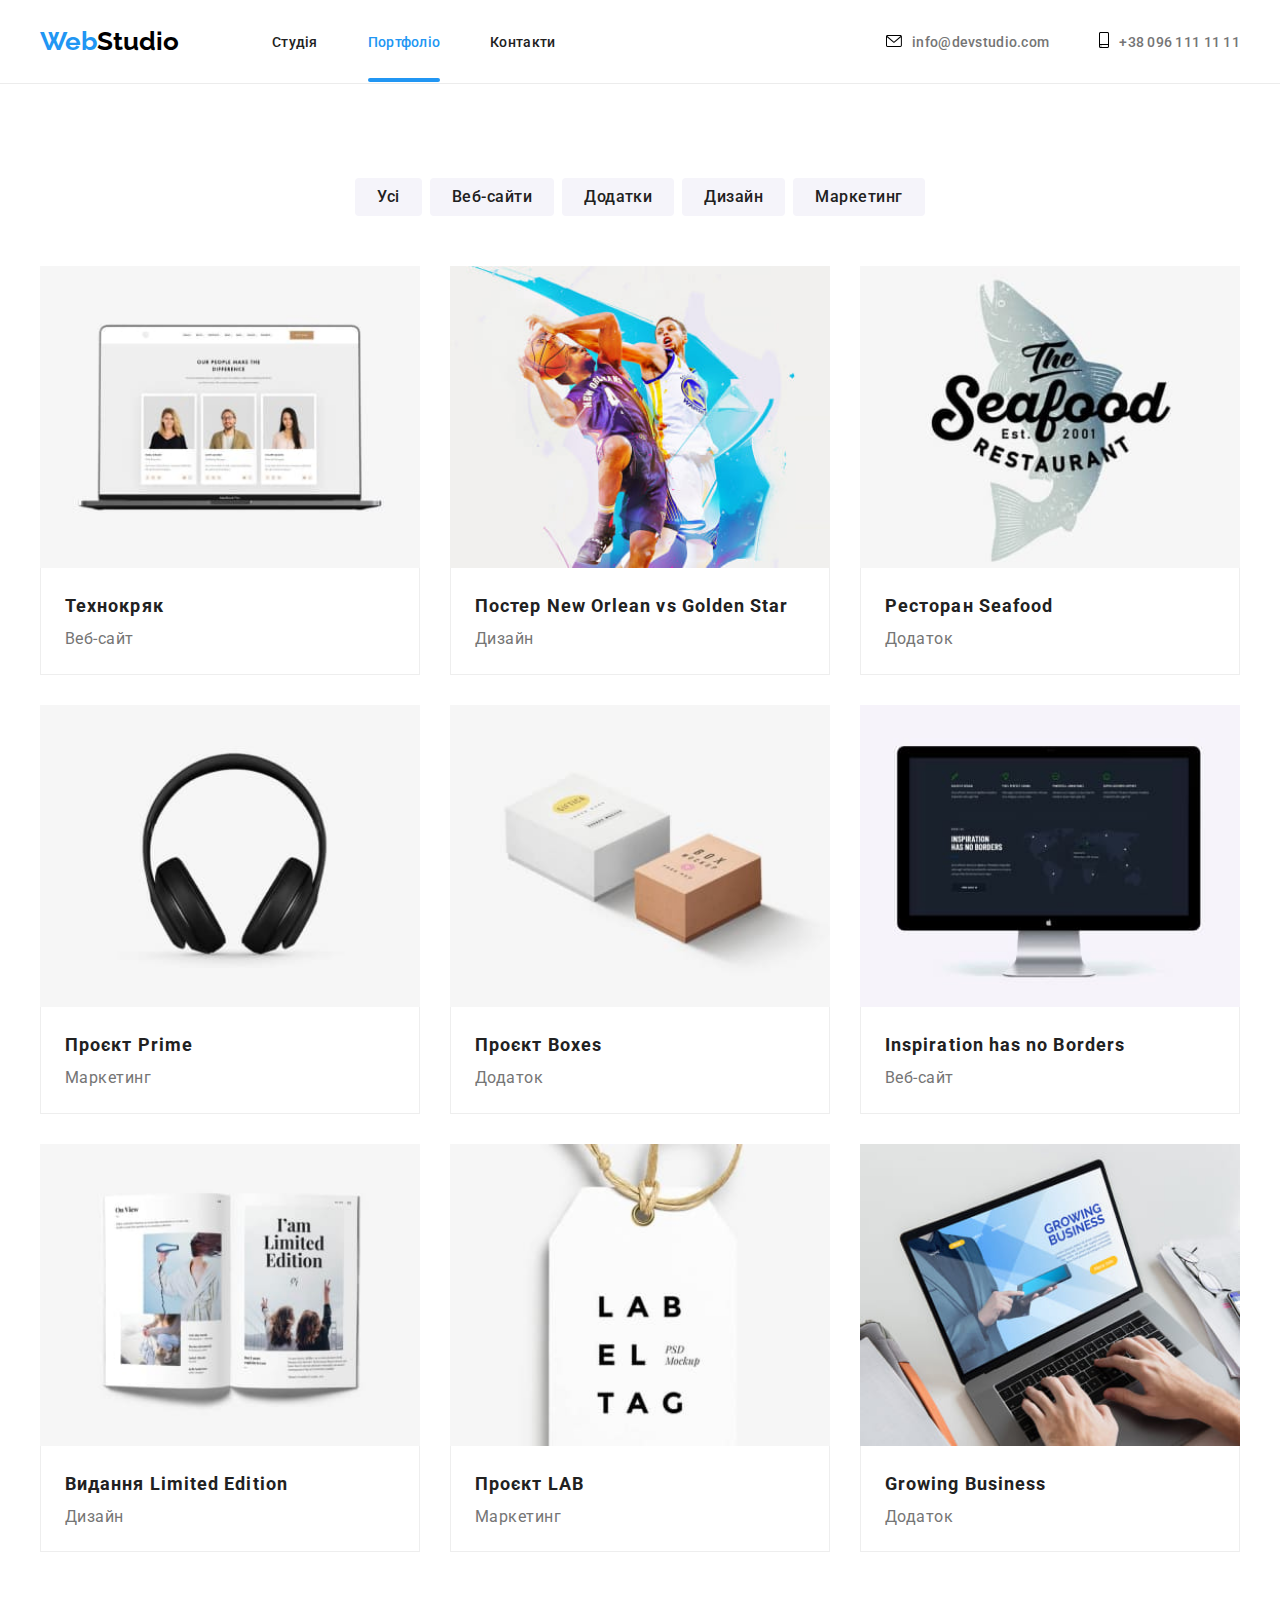
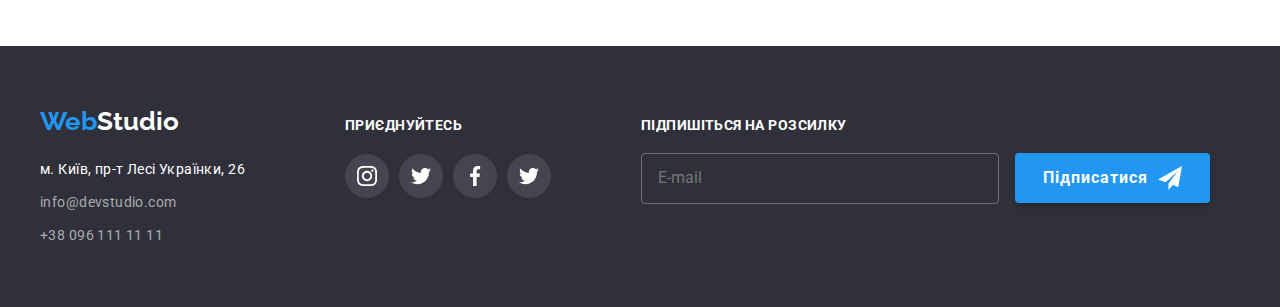
==== portfolio.html @ 658c83a9 "add files from 6 dz" ====
<!DOCTYPE html>
<html lang="uk">
  <head>
    <meta charset="UTF-8" />
    <meta http-equiv="X-UA-Compatible" content="IE=edge" />
    <meta name="viewport" content="width=device-width, initial-scale=1.0" />
    <link rel="stylesheet" href="./css/modern-normalize.css" />
    <link rel="preconnect" href="https://fonts.googleapis.com" />
    <link rel="preconnect" href="https://fonts.gstatic.com" crossorigin />
    <link
      href="https://fonts.googleapis.com/css2?family=Raleway:wght@700&family=Roboto:wght@400;500;700;900&display=swap"
      rel="stylesheet"
    />
    <link rel="stylesheet" href="./css/styles.css" />
    <title>Portfolio</title>
  </head>
  <body>
    <header class="header">
      <div class="container">
        <div class="header-container">
          <a class="header-logo" href="./index.html"><span>Web</span>Studio</a>
          <nav class="navigation">
            <ul class="main-menu">
              <li class="navigation-link"><a href="./index.html">Студія</a></li>
              <li class="navigation-link current"><a href="#">Портфоліо</a></li>
              <li class="navigation-link"><a href="#">Контакти</a></li>
            </ul>
          </nav>
          <ul class="header-information">
            <li class="header-mail">
              <a href="mailto:info@devstudio.com">
                <span>
                  <svg width="16" height="12">
                    <use href="./images/icons.svg#icon-mail"></use>
                  </svg>
                </span>
                info@devstudio.com</a
              >
            </li>
            <li class="header-phone">
              <a href="tel:380961111111">
                <span>
                  <svg width="10" height="16">
                    <use href="./images/icons.svg#icon-smartphone"></use>
                  </svg>
                </span>
                +38 096 111 11 11
              </a>
            </li>
          </ul>
        </div>
      </div>
    </header>
    <main>
      <section class="section portfolio-section">
        <div class="container">
          <h1 class="visually-hidden">Портфоліо</h1>
          <ul class="portfolio-tabs">
            <li class="tabs-button"><button type="button">Усі</button></li>
            <li class="tabs-button">
              <button type="button">Веб-сайти</button>
            </li>
            <li class="tabs-button"><button type="button">Додатки</button></li>
            <li class="tabs-button"><button type="button">Дизайн</button></li>
            <li class="tabs-button">
              <button type="button">Маркетинг</button>
            </li>
          </ul>
          <ul class="portfolio-items">
            <li class="portfolio-item">
              <a href="#" class="portfolio-link">
                <div class="portfolio-image-box">
                  <img
                    src="./images/tehnokriak.jpg"
                    alt="Технокряк"
                    width="370"
                    height="294"
                  />
                  <p class="portfolio-image-text">
                    Ресурс пропонує комплексні пропозиції з різним рівнем
                    функціоналу та сервісів. Все це дозволить відвідувачу
                    отримати вичерпні відомості про компанію чи приватну особу.
                  </p>
                </div>
                <div class="portfolio-text">
                  <h3>Технокряк</h3>
                  <p>Веб-сайт</p>
                </div>
              </a>
            </li>
            <li class="portfolio-item">
              <a href="#" class="portfolio-link">
                <div class="portfolio-image-box">
                  <img
                    src="./images/neworlean.jpg"
                    alt="Постер New Orlean vs Golden Star"
                    width="370"
                    height="294"
                  />
                  <p class="portfolio-image-text">
                    Ресурс пропонує комплексні пропозиції з різним рівнем
                    функціоналу та сервісів. Все це дозволить відвідувачу
                    отримати вичерпні відомості про компанію чи приватну особу.
                  </p>
                </div>
                <div class="portfolio-text">
                  <h3>Постер New Orlean vs Golden Star</h3>
                  <p>Дизайн</p>
                </div>
              </a>
            </li>
            <li class="portfolio-item">
              <a href="#" class="portfolio-link"
                ><div class="portfolio-image-box">
                  <img
                    src="./images/seafood.jpg"
                    alt="Ресторан Seafood"
                    width="370"
                    height="294"
                  />
                  <p class="portfolio-image-text">
                    Ресурс пропонує комплексні пропозиції з різним рівнем
                    функціоналу та сервісів. Все це дозволить відвідувачу
                    отримати вичерпні відомості про компанію чи приватну особу.
                  </p>
                </div>
                <div class="portfolio-text">
                  <h3>Ресторан Seafood</h3>
                  <p>Додаток</p>
                </div>
              </a>
            </li>
            <li class="portfolio-item">
              <a href="#" class="portfolio-link"
                ><div class="portfolio-image-box">
                  <img
                    src="./images/prime.jpg"
                    alt="Проєкт Prime"
                    width="370"
                    height="294"
                  />
                  <p class="portfolio-image-text">
                    Ресурс пропонує комплексні пропозиції з різним рівнем
                    функціоналу та сервісів. Все це дозволить відвідувачу
                    отримати вичерпні відомості про компанію чи приватну особу.
                  </p>
                </div>
                <div class="portfolio-text">
                  <h3>Проєкт Prime</h3>
                  <p>Маркетинг</p>
                </div>
              </a>
            </li>
            <li class="portfolio-item">
              <a href="#" class="portfolio-link"
                ><div class="portfolio-image-box">
                  <img
                    src="./images/boxes.jpg"
                    alt="Проєкт Boxes"
                    width="370"
                    height="294"
                  />
                  <p class="portfolio-image-text">
                    Ресурс пропонує комплексні пропозиції з різним рівнем
                    функціоналу та сервісів. Все це дозволить відвідувачу
                    отримати вичерпні відомості про компанію чи приватну особу.
                  </p>
                </div>
                <div class="portfolio-text">
                  <h3>Проєкт Boxes</h3>
                  <p>Додаток</p>
                </div>
              </a>
            </li>
            <li class="portfolio-item">
              <a href="#" class="portfolio-link"
                ><div class="portfolio-image-box">
                  <img
                    src="./images/inspiration.jpg"
                    alt="Веб-сайт Inspiration has no Borders"
                    width="370"
                    height="294"
                  />
                  <p class="portfolio-image-text">
                    Ресурс пропонує комплексні пропозиції з різним рівнем
                    функціоналу та сервісів. Все це дозволить відвідувачу
                    отримати вичерпні відомості про компанію чи приватну особу.
                  </p>
                </div>
                <div class="portfolio-text">
                  <h3>Inspiration has no Borders</h3>
                  <p>Веб-сайт</p>
                </div>
              </a>
            </li>
            <li class="portfolio-item">
              <a href="#" class="portfolio-link"
                ><div class="portfolio-image-box">
                  <img
                    src="./images/limitededition.jpg"
                    alt="Видання Limited Edition"
                    width="370"
                    height="294"
                  />
                  <p class="portfolio-image-text">
                    Ресурс пропонує комплексні пропозиції з різним рівнем
                    функціоналу та сервісів. Все це дозволить відвідувачу
                    отримати вичерпні відомості про компанію чи приватну особу.
                  </p>
                </div>
                <div class="portfolio-text">
                  <h3>Видання Limited Edition</h3>
                  <p>Дизайн</p>
                </div>
              </a>
            </li>
            <li class="portfolio-item">
              <a href="#" class="portfolio-link"
                ><div class="portfolio-image-box">
                  <img
                    src="./images/lab.jpg"
                    alt="Проєкт LAB"
                    width="370"
                    height="294"
                  />
                  <p class="portfolio-image-text">
                    Ресурс пропонує комплексні пропозиції з різним рівнем
                    функціоналу та сервісів. Все це дозволить відвідувачу
                    отримати вичерпні відомості про компанію чи приватну особу.
                  </p>
                </div>
                <div class="portfolio-text">
                  <h3>Проєкт LAB</h3>
                  <p>Маркетинг</p>
                </div>
              </a>
            </li>
            <li class="portfolio-item">
              <a href="#" class="portfolio-link"
                ><div class="portfolio-image-box">
                  <img
                    src="./images/growing.jpg"
                    alt="Growing Business"
                    width="370"
                    height="294"
                  />
                  <p class="portfolio-image-text">
                    Ресурс пропонує комплексні пропозиції з різним рівнем
                    функціоналу та сервісів. Все це дозволить відвідувачу
                    отримати вичерпні відомості про компанію чи приватну особу.
                  </p>
                </div>
                <div class="portfolio-text">
                  <h3>Growing Business</h3>
                  <p>Додаток</p>
                </div>
              </a>
            </li>
          </ul>
        </div>
      </section>
    </main>
    <footer class="footer">
      <div class="container">
        <div class="footer-container">
          <div class="footer-adress">
            <a class="header-logo footer" href="./index.html"
              ><span>Web</span>Studio</a
            >
            <address>
              <ul class="footer-contacts">
                <li>
                  <a
                    class="footer-address"
                    href="https://goo.gl/maps/CPtrU1FHBa2aNyZL9"
                    target="_blank"
                    rel="noopener noreferrer nofollow"
                    >м. Київ, пр-т Лесі Українки, 26</a
                  >
                </li>
                <li class="footer-mail">
                  <a href="mailto:info@devstudio.com">info@devstudio.com</a>
                </li>
                <li class="footer-phone">
                  <a href="tel:380961111111">+38 096 111 11 11</a>
                </li>
              </ul>
            </address>
          </div>
          <div class="footer-socials-block">
            <p class="social-footer-title">приєднуйтесь</p>
            <ul class="social-footer-list">
              <li class="social-footer-item">
                <a href="#" class="social-footer-link">
                  <svg width="20" height="20">
                    <use href="./images/icons.svg#icon-instagram"></use>
                  </svg>
                </a>
              </li>
              <li class="social-footer-item">
                <a href="#" class="social-footer-link">
                  <svg width="20" height="20">
                    <use href="./images/icons.svg#icon-twitter"></use>
                  </svg>
                </a>
              </li>
              <li class="social-footer-item">
                <a href="#" class="social-footer-link">
                  <svg width="20" height="20">
                    <use href="./images/icons.svg#icon-facebook"></use>
                  </svg>
                </a>
              </li>
              <li class="social-footer-item">
                <a href="#" class="social-footer-link">
                  <svg width="20" height="20">
                    <use href="./images/icons.svg#icon-twitter"></use>
                  </svg>
                </a>
              </li>
            </ul>
          </div>
          <div class="footer-email-block">
            <p class="footer-email-title">Підпишіться на розсилку</p>
            <form name="contact-form-footer" autocomplete="off">
              <div class="footer-form-input">
                <input
                  class="footer-input-email"
                  type="email"
                  placeholder="E-mail"
                />
                <button class="footer-form-button" type="submit">
                  Підписатися
                  <svg width="24" height="24">
                    <use href="./images/icons.svg#icon-send"></use>
                  </svg>
                </button>
              </div>
            </form>
          </div>
        </div>
      </div>
    </footer>
  </body>
</html>
---- css/styles.css ----
:root {
  --primary-text-color: #757575;
  --hover-color: #2196f3;
  --bacground-color: #fffff;
  --titles-color: #212121;
  --primary-white-color: #ffffff;
  --transition-function: cubic-bezier(0.4, 0, 0.2, 1);
}
body {
  font-family: "Roboto", sans-serif;
  font-size: 16px;
  font-weight: 400;
  color: var(--primary-text-color);
  background-color: var(--bacground-color);
}
a {
  text-decoration: none;
  color: inherit;
  cursor: pointer;
}
img {
  display: block;
  max-width: 100%;
  height: auto;
}
h1,
h2,
h3,
h4,
h5,
h6,
p,
ul {
  margin: 0;
  padding: 0;
}
li {
  list-style: none;
}
.container {
  max-width: 1200px;
  margin-left: auto;
  margin-right: auto;
}
.section {
  padding: 94px 0;
}
/* header start */
.header {
  border-bottom: 1px solid #ececec;
}
.header-container {
  display: flex;
  align-items: center;
}
.header-logo {
  font-family: "Raleway", sans-serif;
  font-weight: 700;
  font-size: 26px;
  line-height: 1.2;
  color: #000000;
}
.header-logo span {
  color: #2196f3;
}
.main-menu {
  padding-left: 0;
  margin-left: 93px;
  display: flex;
}
.navigation-link + .navigation-link {
  margin-left: 50px;
}
.navigation .navigation-link a {
  display: block;
  padding: 32px 0;
  font-weight: 500;
  font-size: 14px;
  line-height: 1.15;
  letter-spacing: 0.02em;
  color: #212121;
  transition: color;
  transition-duration: 250ms;
  transition-timing-function: var(--transition-function);
  position: relative;
}
.navigation .navigation-link a::after {
  content: "";
  opacity: 0;
  position: absolute;
  bottom: 0;
  left: 0;
  width: 100%;
  height: 4px;
  background-color: #2196f3;
  border-radius: 2px;
  transition: opacity;
  transition-duration: 250ms;
  transition-timing-function: var(--transition-function);
}
.navigation .navigation-link a:hover:after {
  opacity: 1;
}
.navigation .navigation-link.current a {
  color: #2196f3;
}
.navigation .navigation-link.current a::after {
  content: "";
  position: absolute;
  opacity: 1;
  bottom: 0;
  left: 0;
  width: 100%;
  height: 4px;
  background-color: #2196f3;
  border-radius: 2px;
  transition: background-color;
  transition-duration: 250ms;
  transition-timing-function: var(--transition-function);
}
.navigation .navigation-link a:hover,
.navigation .navigation-link a:focus {
  color: var(--hover-color);
}
ul.header-information {
  margin-left: auto;
  display: flex;
  align-items: center;
}
.header-mail {
  margin-right: 50px;
}
.header-information .header-mail a,
.header-information .header-phone a {
  display: flex;
  align-items: center;
  padding: 32px 0;
  font-weight: 500;
  font-size: 14px;
  letter-spacing: 0.02em;
  line-height: 1.15;
  transition: color, fill;
  transition-duration: 250ms;
  transition-timing-function: var(--transition-function);
}
.header-information .header-mail a span,
.header-information .header-phone a span {
  margin-right: 10px;
}
.header-information .header-mail a span:hover,
.header-information .header-phone a span:focus {
  fill: currentColor;
}
.header-information a:hover,
.header-information a:focus {
  color: var(--hover-color);
  fill: currentColor;
}
/* end header */

/* hero-section section home page */
.section.hero-section {
  padding: 200px 0;
}
.hero-section {
  background-image: linear-gradient(
      to right,
      rgba(47, 48, 58, 0.4),
      rgba(47, 48, 58, 0.4)
    ),
    url("../images/background-image.jpg");
  background-position: center;
  background-repeat: no-repeat;
  background-size: auto;
  text-align: center;
}
.hero-section h1 {
  font-weight: 900;
  font-size: 44px;
  line-height: 1.37;
  color: var(--primary-white-color);
  text-transform: uppercase;
  letter-spacing: 0.06em;
}
.hero-button {
  margin-top: 30px;
  padding: 10px 32px;
  color: var(--primary-white-color);
  background-color: var(--hover-color);
  font-family: "Roboto", sans-serif;
  font-size: 16px;
  font-weight: 700;
  letter-spacing: 0.06em;
  line-height: 1.87;
  cursor: pointer;
  border: 0;
  border-radius: 4px;
  transition: background-color;
  transition-duration: 250ms;
  transition-timing-function: var(--transition-function);
}

.hero-button:hover,
.hero-button:focus {
  background-color: #188ce8;
}
/* end hero-section section home page */
/* start benefits cection */
section.benefits-section {
  padding-bottom: 0;
}
.visually-hidden {
  position: absolute;
  white-space: nowrap;
  width: 1px;
  height: 1px;
  overflow: hidden;
  border: 0;
  padding: 0;
  clip: rect(0 0 0 0);
  clip-path: inset(50%);
  margin: -1px;
}
.benefits-list {
  display: flex;
  gap: 30px;
}
.benefits-item {
  flex-basis: calc((100%-30px) / 4);
}
.benefits-list h3 {
  margin-top: 30px;
  color: var(--titles-color);
  font-weight: 700;
  line-height: 1.14;
  letter-spacing: 0.03em;
  font-size: 14px;
  text-transform: uppercase;
}
.benefits-list p {
  margin-top: 10px;
  line-height: 1.7;
  font-size: 14px;
  letter-spacing: 0.03em;
}
.benefits-item::before {
  content: "";
  display: block;
  height: 120px;
  background-size: auto;
  background-repeat: no-repeat;
  background-position: center;
  background-color: #f5f4fa;
  border-radius: 4px;
}
.icon-antena::before {
  background-image: url("../images/antenna.svg");
}
.icon-clock::before {
  background-image: url("../images/clock.svg");
}
.icon-diagram::before {
  background-image: url("../images/diagram.svg");
}
.icon-astronaut::before {
  background-image: url("../images/astronaut.svg");
}
/* end benefits cection */
/* start about section */
.about-list {
  display: flex;
  gap: 30px;
}
.about-item {
  flex-basis: calc((100%-30px) / 3);
  position: relative;
}
p.about-text {
  width: 100%;
  position: absolute;
  bottom: 0;
  display: block;
  left: 0;
  padding: 27px 0;
  text-align: center;
  font-weight: 700;
  font-size: 14px;
  line-height: 1.14;
  text-align: center;
  letter-spacing: 0.03em;
  text-transform: uppercase;
  color: var(--primary-white-color);
  background-color: rgba(47, 48, 58, 0.8);
}
.about-item img {
  width: 100%;
}
.about-section h2 {
  font-weight: 700;
  font-size: 36px;
  letter-spacing: 0.03em;
  line-height: 1.17;
  color: var(--titles-color);
  text-align: center;
  margin-bottom: 50px;
}
/* end about section */
/* start team section */
.team-section {
  background-color: #f5f4fa;
}
.team-section h2 {
  font-weight: 700;
  font-size: 36px;
  line-height: 1.17;
  letter-spacing: 0.03em;
  color: var(--titles-color);
  text-align: center;
  margin-bottom: 50px;
}
ul.team-list {
  display: flex;
  margin-left: calc(-1 * 30px);
}
.team-item {
  flex-basis: calc(100% / 3 - 30px);
  margin-left: 30px;
  box-shadow: 0px 1px 3px rgba(0, 0, 0, 0.12), 0px 1px 1px rgba(0, 0, 0, 0.14),
    0px 2px 1px rgba(0, 0, 0, 0.2);
  border-radius: 0px 0px 4px 4px;
}
li.team-item img {
  width: 100%;
}
.team-list li {
  background-color: var(--primary-white-color);
}
.team-list li h3 {
  font-weight: 500;
  font-size: 16px;
  letter-spacing: 0.03em;
  line-height: 1.19;
  color: var(--titles-color);
}
.team-list li p {
  line-height: 1.19;
  letter-spacing: 0.03em;
  margin-top: 10px;
}
.team-text {
  padding: 30px 0;
  text-align: center;
}
ul.social-link-list {
  display: flex;
  justify-content: center;
  align-items: center;
  gap: 10px;
  margin-top: 16px;
}
.socia-link-item a {
  fill: #afb1b8;
  display: flex;
  align-items: center;
  align-items: center;
  justify-content: center;
  width: 44px;
  height: 44px;
  border-radius: 50%;
  transition: background-color, fill, border-radius;
  transition-duration: 250ms;
  transition-timing-function: var(--transition-function);
}
.socia-link-item a:hover,
.socia-link-item a:focus {
  background-color: #188ce8;
  border-radius: 50%;
  fill: #ffffff;
}
/* end team section */

/* client-section start */

.client-section h2 {
  font-weight: 700;
  font-size: 36px;
  line-height: 1.17;
  letter-spacing: 0.03em;
  color: var(--titles-color);
  text-align: center;
  margin-bottom: 50px;
}

ul.clients-list {
  display: flex;
  flex-wrap: wrap;
  padding: 0;
  margin: 0;
  margin-left: calc(-1 * 30px);
}
.clients-item {
  flex-basis: calc(100% / 6 - 30px);
  margin-left: 30px;
}
.clients-item a {
  display: flex;
  align-items: center;
  justify-content: center;
  fill: #afb1b8;
  height: 92px;
  width: 170px;
  border: 1px solid #afb1b8;
  border-radius: 4px;
  transition: background-color, fill, border;
  transition-duration: 250ms;
  transition-timing-function: var(--transition-function);
}
.clients-item a:hover,
.clients-item a:focus {
  border-color: var(--hover-color);
  fill: var(--hover-color);
}

/* portfolio page srart */
ul.portfolio-tabs {
  display: flex;
  justify-content: center;
  margin-bottom: 50px;
}
.tabs-button + .tabs-button {
  margin-left: 8px;
}
.tabs-button button {
  font-family: "Roboto", sans-serif;
  font-weight: 500;
  font-size: 16px;
  letter-spacing: 0.03em;
  line-height: 1.62;
  color: var(--titles-color);
  background-color: #f5f4fa;
  cursor: pointer;
  padding: 6px 22px;
  border-radius: 4px;
  border: 0;
  transition: background-color, color, border-radius, box-shadow;
  transition-duration: 250ms;
  transition-timing-function: var(--transition-function);
}
.tabs-button button:hover,
.tabs-button button:focus {
  background-color: var(--hover-color);
  color: var(--primary-white-color);
  box-shadow: 0px 3px 1px rgba(0, 0, 0, 0.1), 0px 1px 2px rgba(0, 0, 0, 0.08),
    0px 2px 2px rgba(0, 0, 0, 0.12);
  border-radius: 4px;
}
ul.portfolio-items {
  display: flex;
  flex-wrap: wrap;
  padding: 0;
  margin: 0;
  margin-left: calc(-1 * 30px);
  margin-top: calc(-1 * 30px);
}
li.portfolio-item {
  flex-basis: calc(100% / 3 - 30px);
  margin-left: 30px;
  margin-top: 30px;
}
.portfolio-image-box {
  position: relative;
  overflow: hidden;
}
p.portfolio-image-text {
  position: absolute;
  top: 0;
  left: 0;
  width: 100%;
  height: 100%;
  font-size: 18px;
  line-height: 1.5;
  letter-spacing: 0.03em;
  color: var(--primary-white-color);
  background-color: rgba(33, 150, 243, 0.9);
  padding: 63px 24px;
  transform: translateY(100%);
  transition: transform 250ms;
}
.portfolio-link:hover p.portfolio-image-text {
  transform: translateY(0%);
}
li.portfolio-item img {
  width: 100%;
}
.portfolio-text {
  border: 1px solid #eeeeee;
  border-top: 0;
  padding: 20px 0;
  padding-left: 24px;
}
.portfolio-item h3 {
  font-weight: 700;
  font-size: 18px;
  letter-spacing: 0.06em;
  line-height: 2;
  color: var(--titles-color);
}
.portfolio-item p {
  line-height: 1.87;
  letter-spacing: 0.03em;
}
.portfolio-link {
  transition: box-shadow;
  transition-duration: 250ms;
  transition-timing-function: var(--transition-function);
}
.portfolio-link:hover,
.portfolio-link:focus {
  display: block;
  box-shadow: 0px 1px 1px rgba(0, 0, 0, 0.12), 0px 4px 4px rgba(0, 0, 0, 0.06),
    1px 4px 6px rgba(0, 0, 0, 0.16);
}
/* portfolio page end */
/* footer srart */
.footer {
  background-color: #2f303a;
  padding: 60px 0;
}
a.header-logo.footer {
  color: var(--primary-white-color);
}
address {
  margin-top: 20px;
  font-style: normal;
}
.footer-contacts li:not(:first-child) {
  margin-top: 9px;
}
.footer-address {
  font-size: 14px;
  line-height: 1.71;
  letter-spacing: 0.03em;
  color: var(--primary-white-color);
}
.footer-mail a,
.footer-phone a {
  font-size: 14px;
  letter-spacing: 0.03em;
  color: rgba(255, 255, 255, 0.6);
  line-height: 1.71;
  transition: color;
  transition-duration: 250ms;
  transition-timing-function: var(--transition-function);
}
.footer-mail a:hover,
.footer-phone a:hover,
.footer-mail a:focus,
.footer-phone a:focus {
  color: var(--hover-color);
}
.footer-container {
  display: flex;
  align-items: baseline;
}
.footer-socials-block {
  margin-left: 100px;
}
.social-footer-title {
  font-weight: 700;
  font-size: 14px;
  line-height: 1.14;
  letter-spacing: 0.03em;
  text-transform: uppercase;
  color: var(--primary-white-color);
}
.social-footer-list {
  display: flex;
  justify-content: center;
  align-items: center;
  gap: 10px;
  margin-top: 20px;
}
.social-footer-item a {
  background: rgba(255, 255, 255, 0.1);
  border-radius: 50%;
  padding: 12px;
  fill: var(--primary-white-color);
  display: flex;
  align-items: center;
  align-items: center;
  justify-content: center;
  width: 44px;
  height: 44px;
  transition: background-color, fill, border-radius;
  transition-duration: 250ms;
  transition-timing-function: var(--transition-function);
}
.social-footer-item a:hover,
.social-footer-item a:focus {
  background-color: var(--hover-color);
}
.footer-email-block {
  margin-left: 90px;
}
.footer-email-title {
  font-weight: 700;
  font-size: 14px;
  line-height: 16px;
  letter-spacing: 0.03em;
  text-transform: uppercase;
  color: #ffffff;
  margin-bottom: 20px;
}
.contact-form-footer {
  display: inline-flex;
}
.footer-input-email {
  width: 358px;
  background: transparent;
  border: 1px solid rgba(255, 255, 255, 0.3);
  border-radius: 4px;
  outline: none;
  cursor: pointer;
  color: var(--primary-white-color);
  padding: 15px 0 15px 16px;
  transition: border-color;
  transition-duration: 250ms;
  transition-timing-function: var(--transition-function);
}
.footer-input-email:focus {
  border: 1px solid #2196f3;
}
.footer-input-email:disabled {
  border-color: rgba(33, 33, 33, 0.2);
}
.footer-form-button {
  padding: 10px 28px;
  margin-left: 12px;
  background-color: var(--hover-color);
  box-shadow: 0px 4px 4px rgba(0, 0, 0, 0.15);
  border-radius: 4px;
  font-family: "Roboto";
  font-weight: 700;
  font-size: 16px;
  line-height: 30px;
  display: inline-flex;
  align-items: center;
  text-align: center;
  color: var(--primary-white-color);
  letter-spacing: 0.06em;
  border: 0;
  transition: background-color;
  transition-duration: 250ms;
  transition-timing-function: var(--transition-function);
  cursor: pointer;
}
.footer-form-button svg {
  margin-left: 10px;
  fill: var(--primary-white-color);
}
.footer-form-button:hover,
.footer-form-button:focus {
  background-color: #188ce8;
}
/* footer end */

/* modal */
.backdrop {
  position: fixed;
  top: 0;
  left: 0;
  width: 100%;
  height: 100%;
  z-index: 1;
  background-color: rgba(0, 0, 0, 0.2);
  transition: all;
  transition-duration: 250ms;
  transition-timing-function: var(--transition-function);
}
.is-hidden {
  opacity: 0;
  visibility: hidden;
  pointer-events: none;
}
.modal {
  position: absolute;
  left: 50%;
  top: 50%;
  transform: translate(-50%, -50%);
  width: 528px;
  height: 581px;
  padding: 40px;
  padding-bottom: 0px;
  background-color: var(--primary-white-color);
  transition: all;
  transition-duration: 250ms;
  transition-timing-function: var(--transition-function);
}
.modal .modal-button {
  position: absolute;
  right: 8px;
  top: 8px;
  display: flex;
  padding: 9px;
  background-color: transparent;
  border: 1px solid silver;
  border-radius: 47px;
  cursor: pointer;
  transition: background-color;
  transition-duration: 250ms;
  transition-timing-function: var(--transition-function);
}
.modal-title {
  font-weight: 700;
  font-size: 20px;
  line-height: 1.15;
  text-align: center;
  letter-spacing: 0.03em;
  color: var(--titles-color);
  margin-bottom: 2px;
}
.form-label {
  display: block;
  font-weight: 400;
  font-size: 12px;
  line-height: 1.16;
  letter-spacing: 0.01em;
  color: var(--primary-text-color);
  margin-bottom: 4px;
  margin-top: 10px;
}
.input-wrapper {
  position: relative;
}
.input {
  width: 100%;
  padding: 12px 12px 12px 40px;
  border: 1px solid rgba(33, 33, 33, 0.2);
  border-radius: 4px;
  outline: none;
  cursor: pointer;
  transition: border-color, fill;
  transition-duration: 250ms;
  transition-timing-function: var(--transition-function);
}
.input:focus {
  border: 1px solid #2196f3;
}
.input:disabled {
  border-color: rgba(33, 33, 33, 0.2);
}
.input-icon {
  position: absolute;
  top: 50%;
  left: 15px;
  transform: translateY(-50%);
  cursor: pointer;
}
.input:disabled + .input-icon {
  fill: lightgray;
}
.input:focus + .input-icon {
  fill: var(--hover-color);
}
.form-textarea {
  margin-bottom: 20px;
}
.textarea {
  width: 100%;
  height: 120px;
  padding: 12px 16px;
  border: 1px solid rgba(33, 33, 33, 0.2);
  border-radius: 4px;
  resize: none;
  outline: none;
  font-weight: 400;
  font-size: 12px;
  line-height: 1.16;
  letter-spacing: 0.01em;
  color: rgba(117, 117, 117, 0.5);
  transition: border-color;
  transition-duration: 250ms;
  transition-timing-function: var(--transition-function);
}

.textarea:focus {
  border-color: var(--hover-color);
}
.form-checkbox {
  margin-bottom: 30px;
}
.checkbox {
  appearance: none;
}
.checkbox-label {
  position: relative;
  padding-left: 7px;
  font-weight: 400;
  font-size: 14px;
  line-height: 24px;
  letter-spacing: 0.03em;
  color: var(--primary-text-color);
  cursor: pointer;
}
.checkbox-label a {
  color: var(--hover-color);
  text-decoration: underline;
}

.checkbox:checked + .icon {
  border-color: transparent;
  background-color: #188ce8;
  background-image: url("../images/checkbox.svg");
  background-size: contain;
  background-origin: content-box;
  background-position: center;
  background-repeat: no-repeat;
}
.icon {
  display: inline-block;
  width: 16px;
  height: 15px;
  margin-left: 10px;
  border: 2px solid #212121;
  border-radius: 4px;
}
.form-checkbox {
  display: inline-flex;
  align-items: center;
}
.form-button {
  margin: 0 auto;
  display: block;
  margin: 0 auto;
  padding: 10px 52px;
  background-color: var(--hover-color);
  font-family: "Roboto";
  font-style: normal;
  font-weight: 700;
  font-size: 16px;
  line-height: 30px;
  display: flex;
  align-items: center;
  text-align: center;
  letter-spacing: 0.06em;
  color: #ffffff;
  border: 0;
  border-radius: 4px;
  transition: box-shadow;
  transition-duration: 250ms;
  transition-timing-function: var(--transition-function);
  cursor: pointer;
}
.form-button:hover,
.form-button:focus {
  box-shadow: 0px 4px 4px rgba(0, 0, 0, 0.15);
}
.modal-button:hover svg,
.modal-button:focus svg {
  fill: var(--hover-color);
}
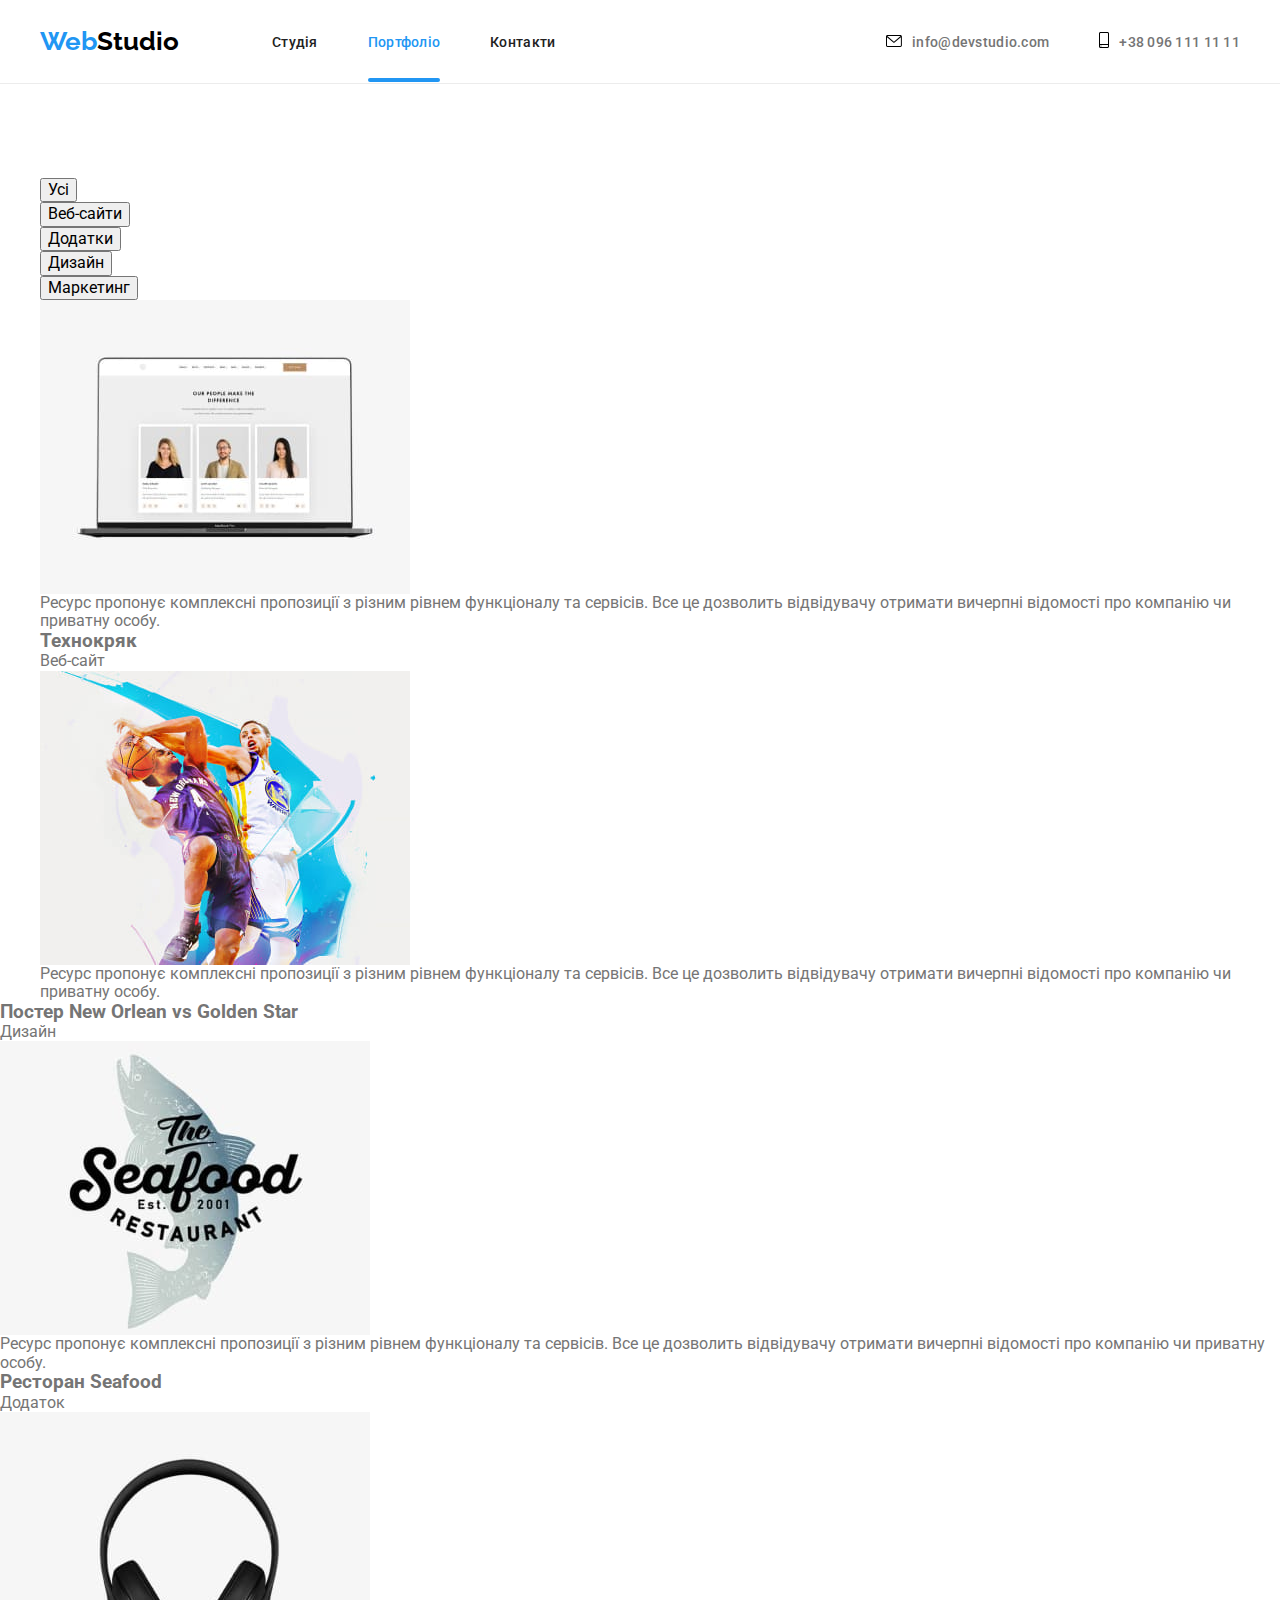
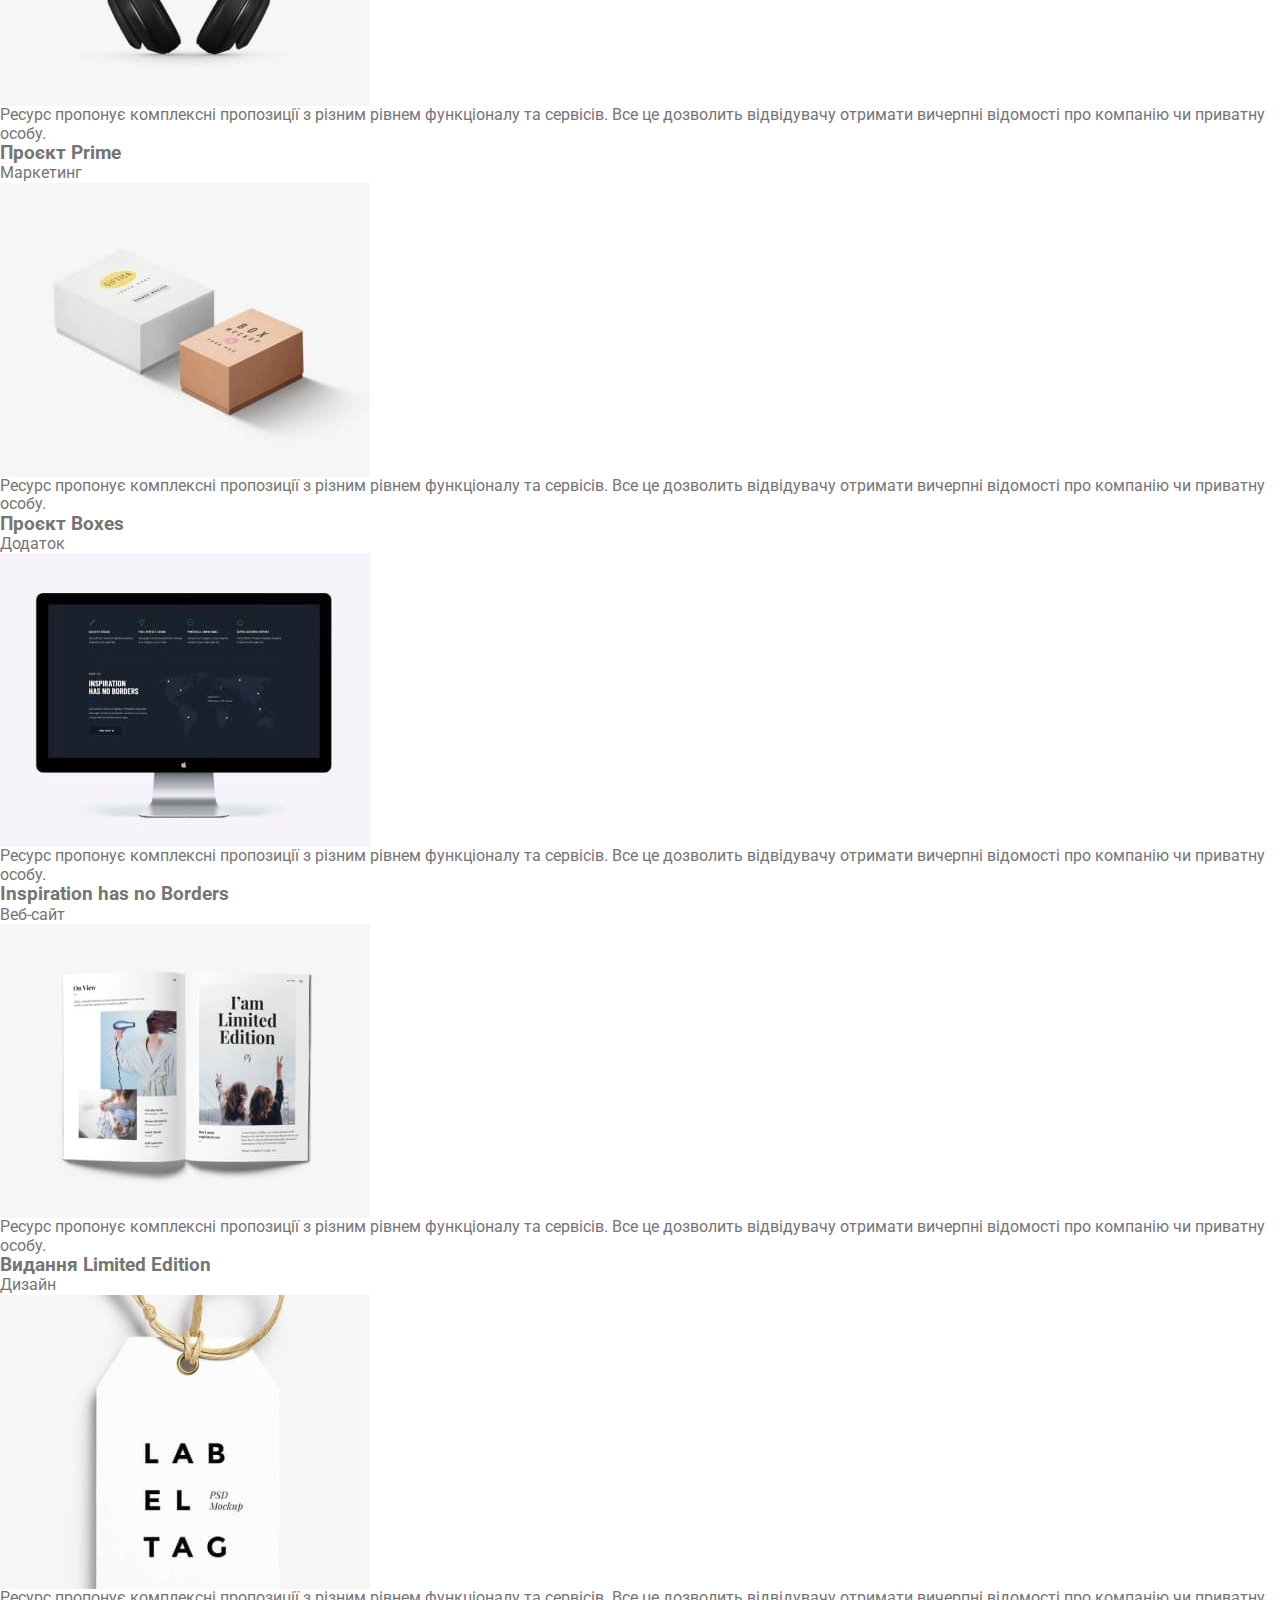
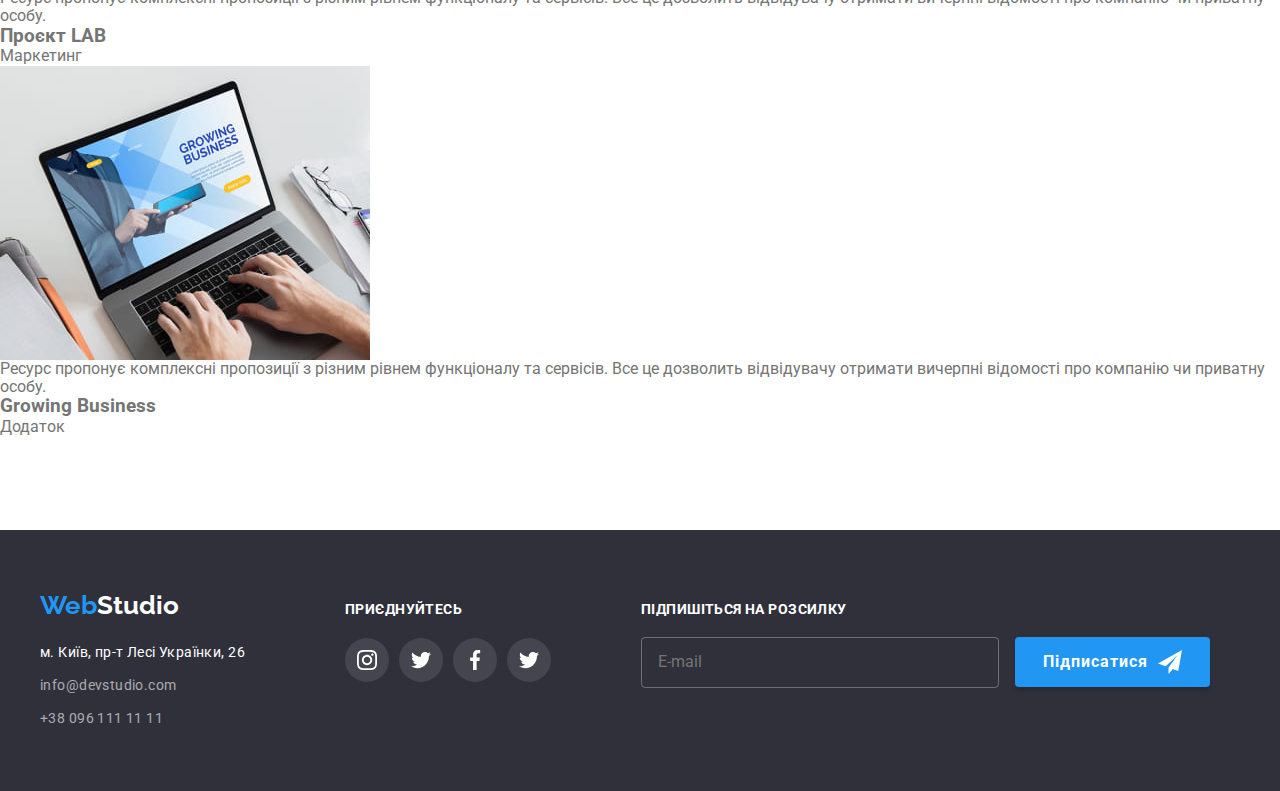
==== commit 6402f456: "add BEM to portfolio page" ====
--- a/portfolio.html
+++ b/portfolio.html
@@ -52,205 +52,210 @@
       </div>
     </header>
     <main>
-      <section class="section portfolio-section">
+      <section class="section portfolio">
         <div class="container">
           <h1 class="visually-hidden">Портфоліо</h1>
-          <ul class="portfolio-tabs">
-            <li class="tabs-button"><button type="button">Усі</button></li>
-            <li class="tabs-button">
+          <ul class="portfolio__tabs">
+            <li class="portfolio__button">
+              <button type="button">Усі</button>
+            </li>
+            <li class="portfolio__button">
               <button type="button">Веб-сайти</button>
             </li>
-            <li class="tabs-button"><button type="button">Додатки</button></li>
-            <li class="tabs-button"><button type="button">Дизайн</button></li>
-            <li class="tabs-button">
+            <li class="portfolio__button">
+              <button type="button">Додатки</button>
+            </li>
+            <li class="portfolio__button">
+              <button type="button">Дизайн</button>
+            </li>
+            <li class="portfolio__button">
               <button type="button">Маркетинг</button>
             </li>
           </ul>
-          <ul class="portfolio-items">
-            <li class="portfolio-item">
-              <a href="#" class="portfolio-link">
-                <div class="portfolio-image-box">
+          <ul class="portfolio__items">
+            <li class="portfolio__item">
+              <a href="#" class="portfolio__link">
+                <div class="portfolio__image-box">
                   <img
                     src="./images/tehnokriak.jpg"
                     alt="Технокряк"
                     width="370"
                     height="294"
                   />
-                  <p class="portfolio-image-text">
-                    Ресурс пропонує комплексні пропозиції з різним рівнем
-                    функціоналу та сервісів. Все це дозволить відвідувачу
-                    отримати вичерпні відомості про компанію чи приватну особу.
-                  </p>
-                </div>
-                <div class="portfolio-text">
+                  <p class="portfolio__image-text">
+                    Ресурс пропонує комплексні пропозиції з різним рівнем
+                    функціоналу та сервісів. Все це дозволить відвідувачу
+                    отримати вичерпні відомості про компанію чи приватну особу.
+                  </p>
+                </div>
+                <div class="portfolio__text">
                   <h3>Технокряк</h3>
                   <p>Веб-сайт</p>
                 </div>
               </a>
             </li>
-            <li class="portfolio-item">
-              <a href="#" class="portfolio-link">
-                <div class="portfolio-image-box">
+            <li class="portfolio__item">
+              <a href="#" class="portfolio__image-box">
                   <img
                     src="./images/neworlean.jpg"
                     alt="Постер New Orlean vs Golden Star"
                     width="370"
                     height="294"
                   />
-                  <p class="portfolio-image-text">
-                    Ресурс пропонує комплексні пропозиції з різним рівнем
-                    функціоналу та сервісів. Все це дозволить відвідувачу
-                    отримати вичерпні відомості про компанію чи приватну особу.
-                  </p>
-                </div>
-                <div class="portfolio-text">
+                  <p class="portfolio__image-text">
+                    Ресурс пропонує комплексні пропозиції з різним рівнем
+                    функціоналу та сервісів. Все це дозволить відвідувачу
+                    отримати вичерпні відомості про компанію чи приватну особу.
+                  </p>
+                </div>
+                <div class="portfolio__text">
                   <h3>Постер New Orlean vs Golden Star</h3>
                   <p>Дизайн</p>
                 </div>
               </a>
             </li>
-            <li class="portfolio-item">
-              <a href="#" class="portfolio-link"
-                ><div class="portfolio-image-box">
+            <li class="portfolio__item">
+              <a href="#" class="portfolio__link"
+                ><div class="portfolio__image-box">
                   <img
                     src="./images/seafood.jpg"
                     alt="Ресторан Seafood"
                     width="370"
                     height="294"
                   />
-                  <p class="portfolio-image-text">
-                    Ресурс пропонує комплексні пропозиції з різним рівнем
-                    функціоналу та сервісів. Все це дозволить відвідувачу
-                    отримати вичерпні відомості про компанію чи приватну особу.
-                  </p>
-                </div>
-                <div class="portfolio-text">
+                  <p class="portfolio__image-text">
+                    Ресурс пропонує комплексні пропозиції з різним рівнем
+                    функціоналу та сервісів. Все це дозволить відвідувачу
+                    отримати вичерпні відомості про компанію чи приватну особу.
+                  </p>
+                </div>
+                <div class="portfolio__text">
                   <h3>Ресторан Seafood</h3>
                   <p>Додаток</p>
                 </div>
               </a>
             </li>
-            <li class="portfolio-item">
-              <a href="#" class="portfolio-link"
-                ><div class="portfolio-image-box">
+            <li class="portfolio__item">
+              <a href="#" class="portfolio__link"
+                ><div class="portfolio__image-box">
                   <img
                     src="./images/prime.jpg"
                     alt="Проєкт Prime"
                     width="370"
                     height="294"
                   />
-                  <p class="portfolio-image-text">
-                    Ресурс пропонує комплексні пропозиції з різним рівнем
-                    функціоналу та сервісів. Все це дозволить відвідувачу
-                    отримати вичерпні відомості про компанію чи приватну особу.
-                  </p>
-                </div>
-                <div class="portfolio-text">
+                  <p class="portfolio__image-text">
+                    Ресурс пропонує комплексні пропозиції з різним рівнем
+                    функціоналу та сервісів. Все це дозволить відвідувачу
+                    отримати вичерпні відомості про компанію чи приватну особу.
+                  </p>
+                </div>
+                <div class="portfolio__text">
                   <h3>Проєкт Prime</h3>
                   <p>Маркетинг</p>
                 </div>
               </a>
             </li>
-            <li class="portfolio-item">
-              <a href="#" class="portfolio-link"
-                ><div class="portfolio-image-box">
+            <li class="portfolio__item">
+              <a href="#" class="portfolio__link"
+                ><div class="portfolio__image-box">
                   <img
                     src="./images/boxes.jpg"
                     alt="Проєкт Boxes"
                     width="370"
                     height="294"
                   />
-                  <p class="portfolio-image-text">
-                    Ресурс пропонує комплексні пропозиції з різним рівнем
-                    функціоналу та сервісів. Все це дозволить відвідувачу
-                    отримати вичерпні відомості про компанію чи приватну особу.
-                  </p>
-                </div>
-                <div class="portfolio-text">
+                  <p class="portfolio__image-text">
+                    Ресурс пропонує комплексні пропозиції з різним рівнем
+                    функціоналу та сервісів. Все це дозволить відвідувачу
+                    отримати вичерпні відомості про компанію чи приватну особу.
+                  </p>
+                </div>
+                <div class="portfolio__text">
                   <h3>Проєкт Boxes</h3>
                   <p>Додаток</p>
                 </div>
               </a>
             </li>
-            <li class="portfolio-item">
-              <a href="#" class="portfolio-link"
-                ><div class="portfolio-image-box">
+            <li class="portfolio__item">
+              <a href="#" class="portfolio__link"
+                ><div class="portfolio__image-box">
                   <img
                     src="./images/inspiration.jpg"
                     alt="Веб-сайт Inspiration has no Borders"
                     width="370"
                     height="294"
                   />
-                  <p class="portfolio-image-text">
-                    Ресурс пропонує комплексні пропозиції з різним рівнем
-                    функціоналу та сервісів. Все це дозволить відвідувачу
-                    отримати вичерпні відомості про компанію чи приватну особу.
-                  </p>
-                </div>
-                <div class="portfolio-text">
+                  <p class="portfolio__image-text">
+                    Ресурс пропонує комплексні пропозиції з різним рівнем
+                    функціоналу та сервісів. Все це дозволить відвідувачу
+                    отримати вичерпні відомості про компанію чи приватну особу.
+                  </p>
+                </div>
+                <div class="portfolio__text">
                   <h3>Inspiration has no Borders</h3>
                   <p>Веб-сайт</p>
                 </div>
               </a>
             </li>
-            <li class="portfolio-item">
-              <a href="#" class="portfolio-link"
-                ><div class="portfolio-image-box">
+            <li class="portfolio__item">
+              <a href="#" class="portfolio__link"
+                ><div class="portfolio__image-box">
                   <img
                     src="./images/limitededition.jpg"
                     alt="Видання Limited Edition"
                     width="370"
                     height="294"
                   />
-                  <p class="portfolio-image-text">
-                    Ресурс пропонує комплексні пропозиції з різним рівнем
-                    функціоналу та сервісів. Все це дозволить відвідувачу
-                    отримати вичерпні відомості про компанію чи приватну особу.
-                  </p>
-                </div>
-                <div class="portfolio-text">
+                  <p class="portfolio__image-text">
+                    Ресурс пропонує комплексні пропозиції з різним рівнем
+                    функціоналу та сервісів. Все це дозволить відвідувачу
+                    отримати вичерпні відомості про компанію чи приватну особу.
+                  </p>
+                </div>
+                <div class="portfolio__text">
                   <h3>Видання Limited Edition</h3>
                   <p>Дизайн</p>
                 </div>
               </a>
             </li>
-            <li class="portfolio-item">
-              <a href="#" class="portfolio-link"
-                ><div class="portfolio-image-box">
+            <li class="portfolio__item">
+              <a href="#" class="portfolio__link"
+                ><div class="portfolio__image-box">
                   <img
                     src="./images/lab.jpg"
                     alt="Проєкт LAB"
                     width="370"
                     height="294"
                   />
-                  <p class="portfolio-image-text">
-                    Ресурс пропонує комплексні пропозиції з різним рівнем
-                    функціоналу та сервісів. Все це дозволить відвідувачу
-                    отримати вичерпні відомості про компанію чи приватну особу.
-                  </p>
-                </div>
-                <div class="portfolio-text">
+                  <p class="portfolio__image-text">
+                    Ресурс пропонує комплексні пропозиції з різним рівнем
+                    функціоналу та сервісів. Все це дозволить відвідувачу
+                    отримати вичерпні відомості про компанію чи приватну особу.
+                  </p>
+                </div>
+                <div class="portfolio__text">
                   <h3>Проєкт LAB</h3>
                   <p>Маркетинг</p>
                 </div>
               </a>
             </li>
-            <li class="portfolio-item">
-              <a href="#" class="portfolio-link"
-                ><div class="portfolio-image-box">
+            <li class="portfolio__item">
+              <a href="#" class="portfolio__link"
+                ><div class="portfolio__image-box">
                   <img
                     src="./images/growing.jpg"
                     alt="Growing Business"
                     width="370"
                     height="294"
                   />
-                  <p class="portfolio-image-text">
-                    Ресурс пропонує комплексні пропозиції з різним рівнем
-                    функціоналу та сервісів. Все це дозволить відвідувачу
-                    отримати вичерпні відомості про компанію чи приватну особу.
-                  </p>
-                </div>
-                <div class="portfolio-text">
+                  <p class="portfolio__image-text">
+                    Ресурс пропонує комплексні пропозиції з різним рівнем
+                    функціоналу та сервісів. Все це дозволить відвідувачу
+                    отримати вичерпні відомості про компанію чи приватну особу.
+                  </p>
+                </div>
+                <div class="portfolio__text">
                   <h3>Growing Business</h3>
                   <p>Додаток</p>
                 </div>
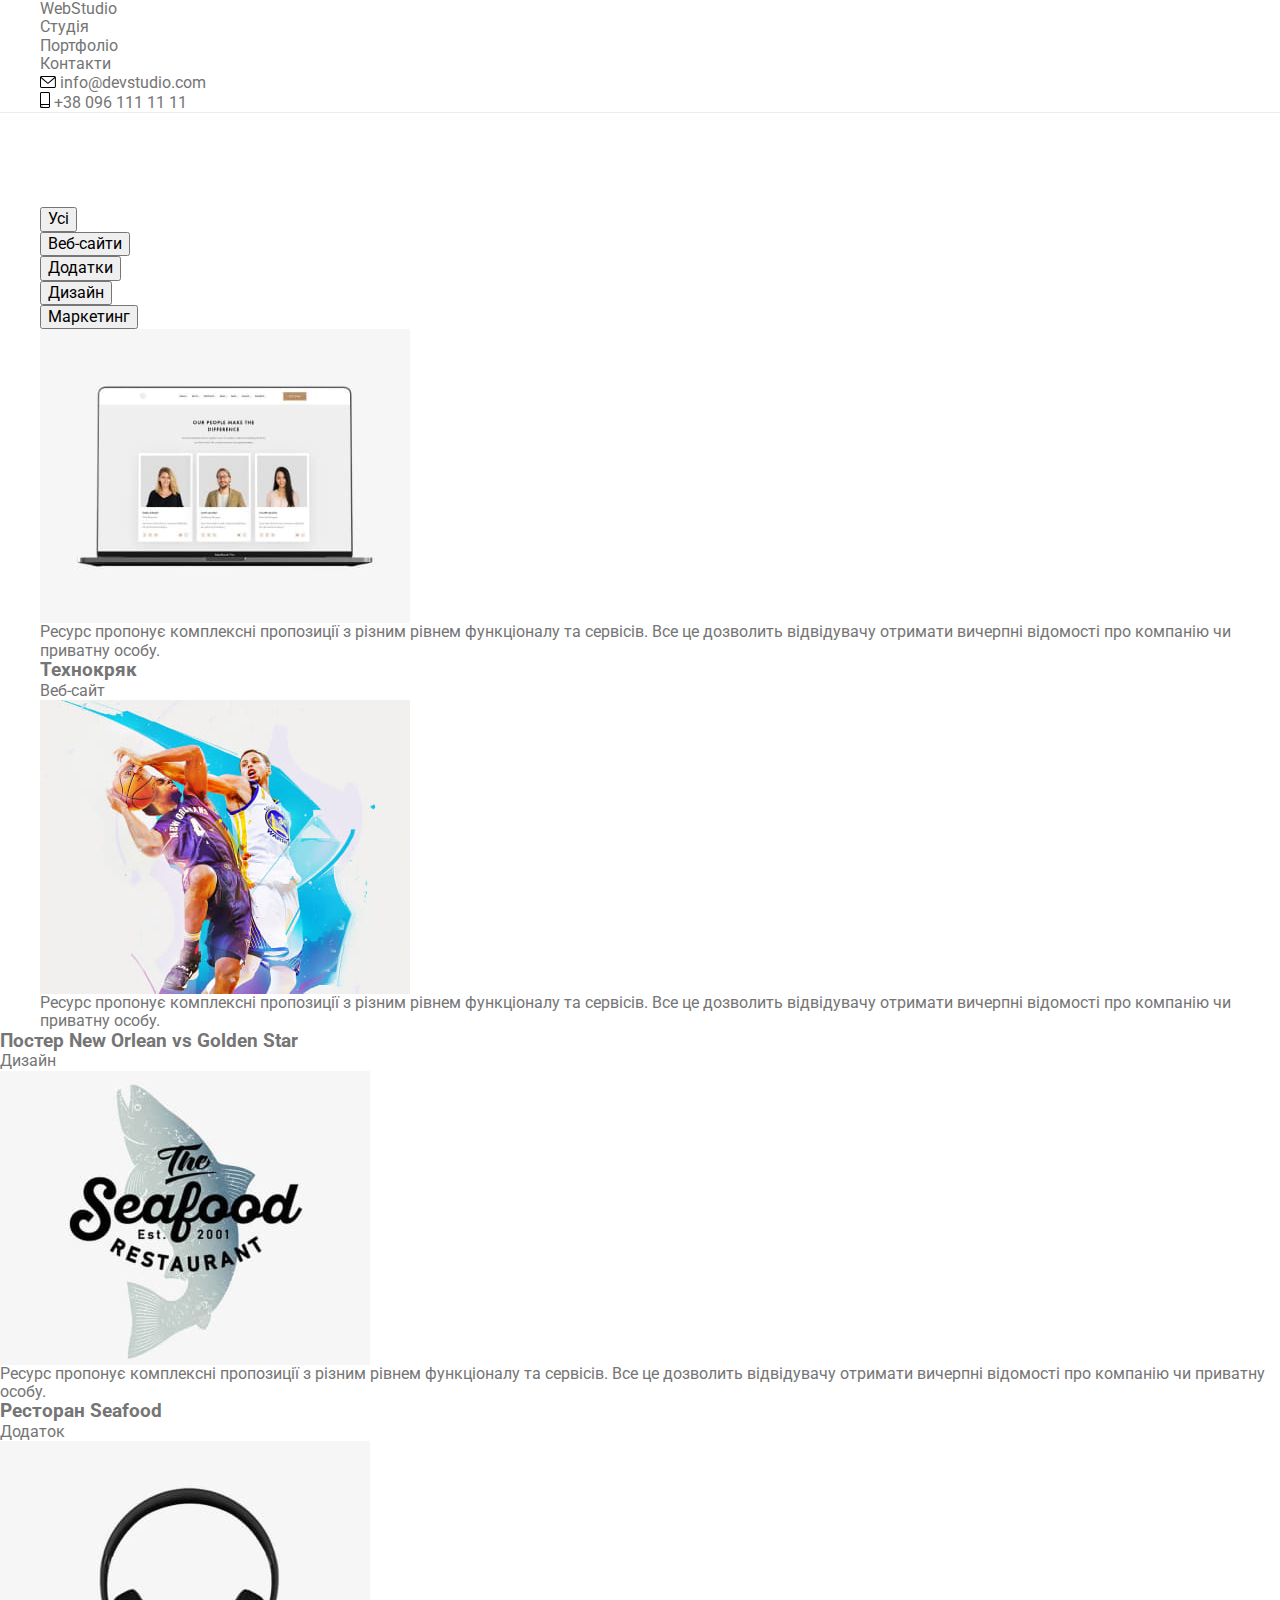
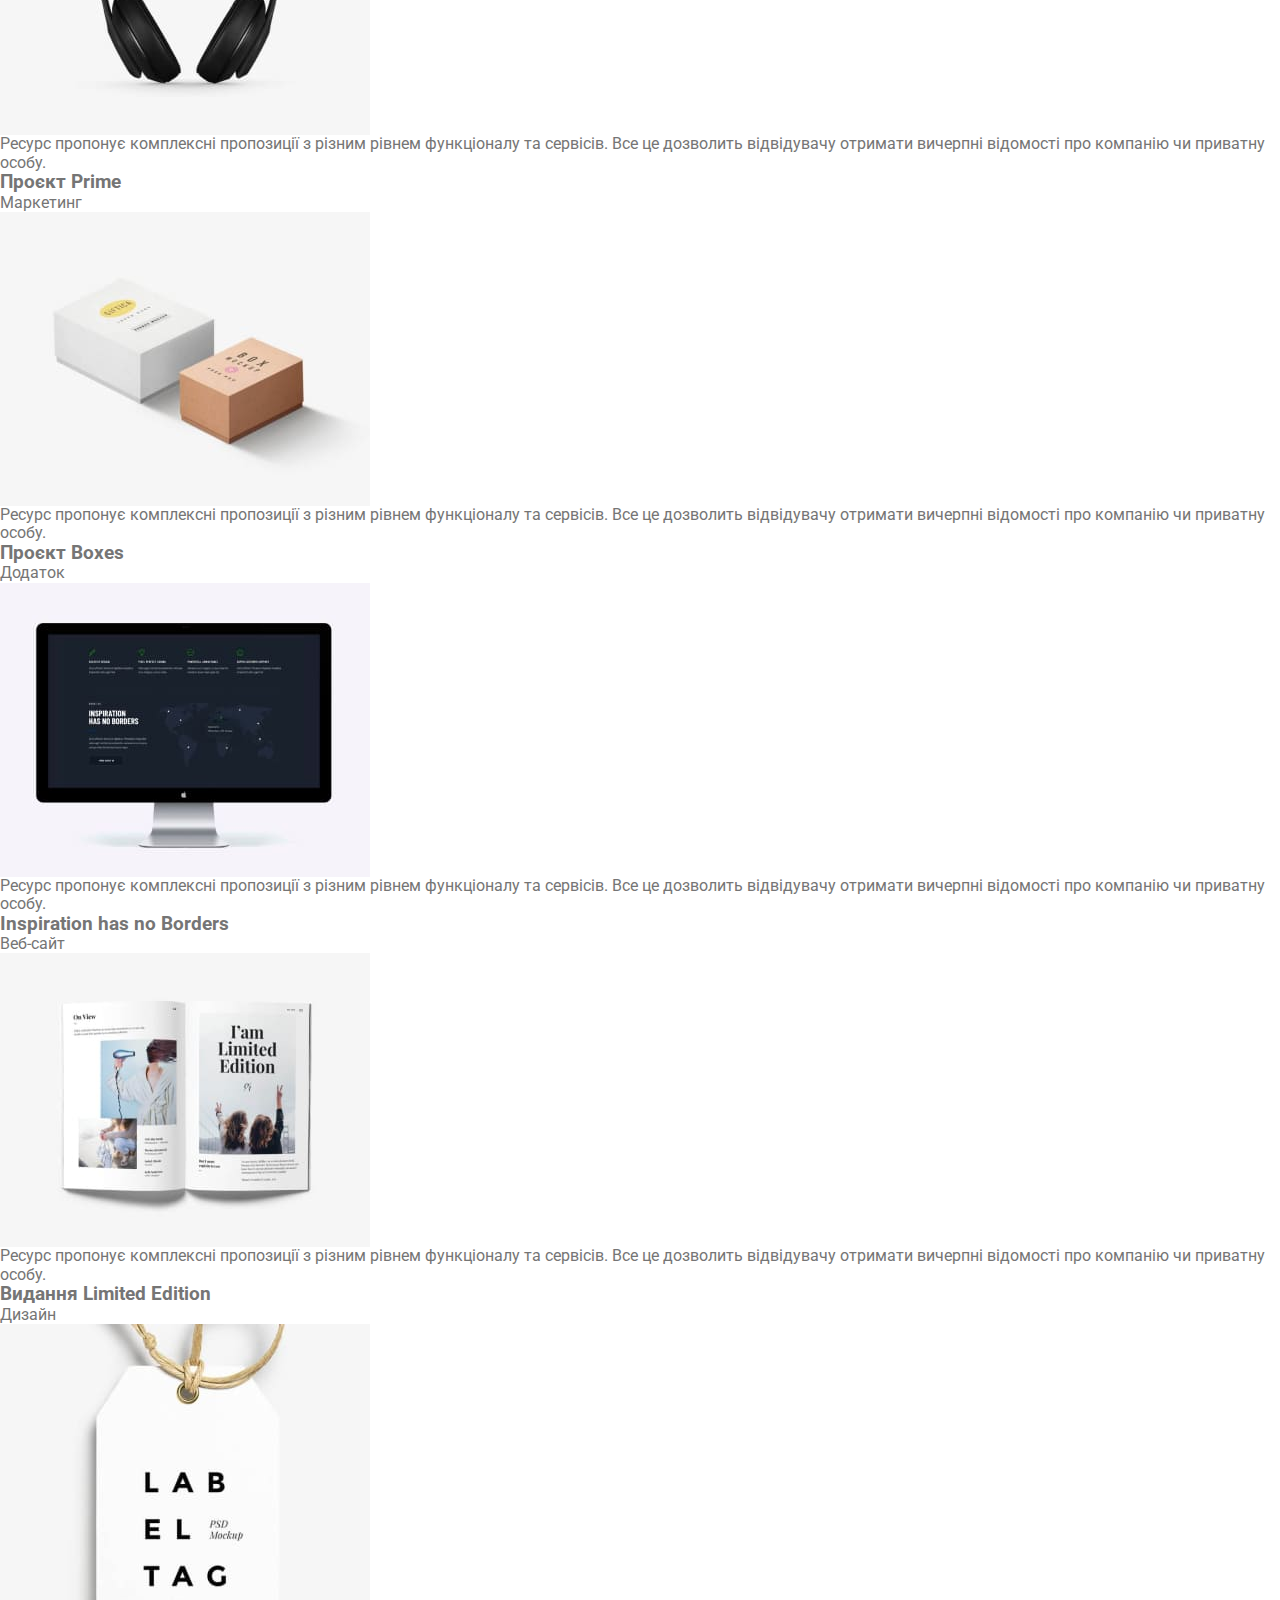
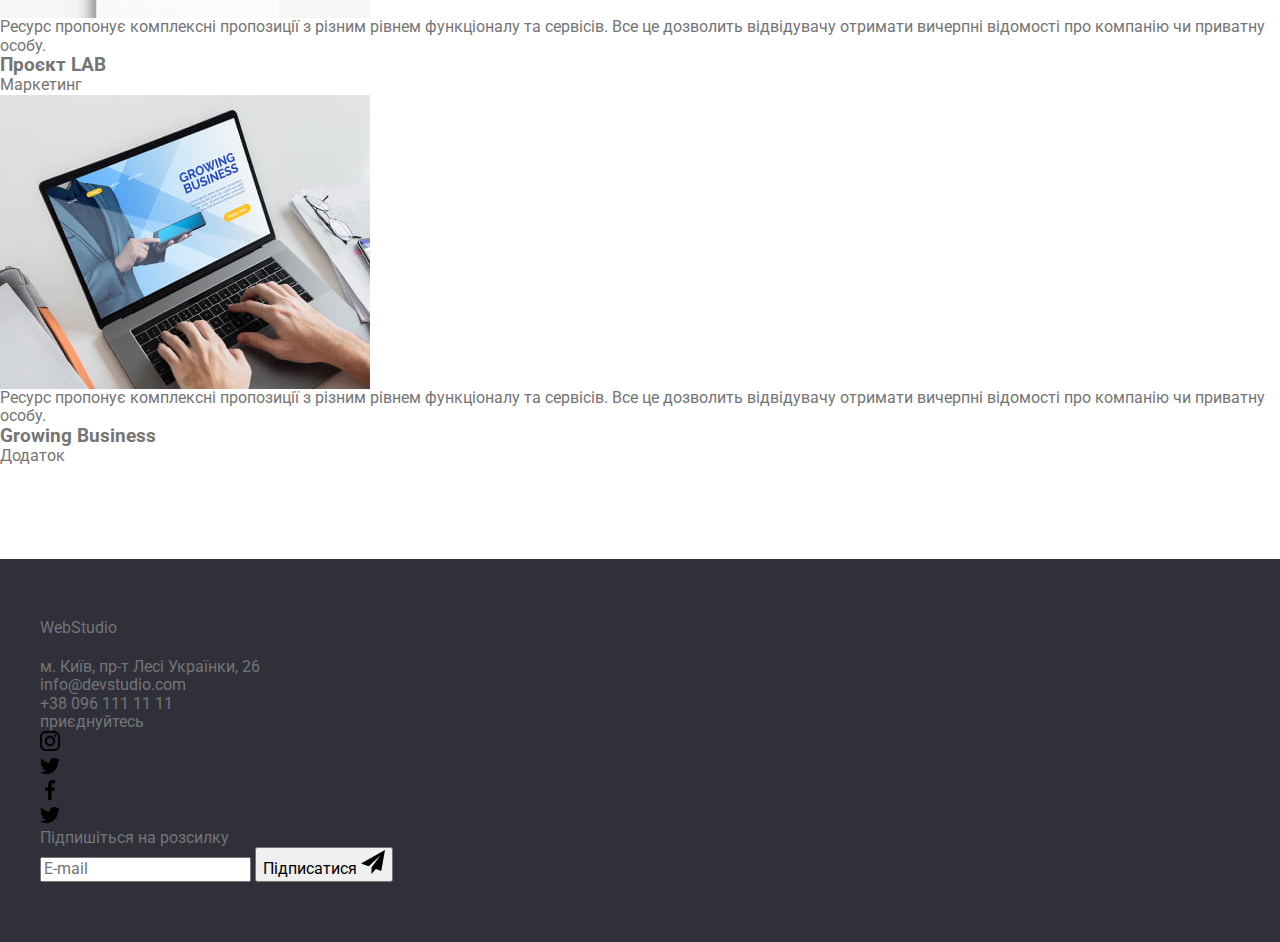
==== commit fc7d60cf: "end index page" ====
--- a/portfolio.html
+++ b/portfolio.html
@@ -17,17 +17,19 @@
   <body>
     <header class="header">
       <div class="container">
-        <div class="header-container">
-          <a class="header-logo" href="./index.html"><span>Web</span>Studio</a>
+        <div class="header__container">
+          <a class="header__logo" href="#"><span>Web</span>Studio</a>
           <nav class="navigation">
-            <ul class="main-menu">
-              <li class="navigation-link"><a href="./index.html">Студія</a></li>
-              <li class="navigation-link current"><a href="#">Портфоліо</a></li>
-              <li class="navigation-link"><a href="#">Контакти</a></li>
+            <ul class="navigation__menu">
+              <li class="navigation__item current"><a href="#" class="navigation__link">Студія</a></li>
+              <li class="navigation__item">
+                <a href="./portfolio.html" class="navigation__link">Портфоліо</a>
+              </li>
+              <li class="navigation__item"><a href="#" class="navigation__link">Контакти</a></li>
             </ul>
           </nav>
-          <ul class="header-information">
-            <li class="header-mail">
+          <ul class="header__information">
+            <li class="header__mail">
               <a href="mailto:info@devstudio.com">
                 <span>
                   <svg width="16" height="12">
@@ -37,7 +39,7 @@
                 info@devstudio.com</a
               >
             </li>
-            <li class="header-phone">
+            <li class="header__phone">
               <a href="tel:380961111111">
                 <span>
                   <svg width="10" height="16">
@@ -267,57 +269,56 @@
     </main>
     <footer class="footer">
       <div class="container">
-        <div class="footer-container">
-          <div class="footer-adress">
-            <a class="header-logo footer" href="./index.html"
+        <div class="footer__container">
+          <div class="footer__address-block">
+            <a class="footer__logo" href="./index.html"
               ><span>Web</span>Studio</a
             >
             <address>
-              <ul class="footer-contacts">
-                <li>
+              <ul class="footer__contacts">
+                <li class="footer__address">
                   <a
-                    class="footer-address"
                     href="https://goo.gl/maps/CPtrU1FHBa2aNyZL9"
                     target="_blank"
                     rel="noopener noreferrer nofollow"
                     >м. Київ, пр-т Лесі Українки, 26</a
                   >
                 </li>
-                <li class="footer-mail">
+                <li class="footer__mail">
                   <a href="mailto:info@devstudio.com">info@devstudio.com</a>
                 </li>
-                <li class="footer-phone">
+                <li class="footer__phone">
                   <a href="tel:380961111111">+38 096 111 11 11</a>
                 </li>
               </ul>
             </address>
           </div>
-          <div class="footer-socials-block">
-            <p class="social-footer-title">приєднуйтесь</p>
-            <ul class="social-footer-list">
-              <li class="social-footer-item">
-                <a href="#" class="social-footer-link">
+          <div class="footer__social-block">
+            <p class="footer__social-title">приєднуйтесь</p>
+            <ul class="footer__social-list">
+              <li class="footer__social-item">
+                <a href="#" class="footer__social-link">
                   <svg width="20" height="20">
                     <use href="./images/icons.svg#icon-instagram"></use>
                   </svg>
                 </a>
               </li>
-              <li class="social-footer-item">
-                <a href="#" class="social-footer-link">
+              <li class="footer__social-item">
+                <a href="#" class="footer__social-link">
                   <svg width="20" height="20">
                     <use href="./images/icons.svg#icon-twitter"></use>
                   </svg>
                 </a>
               </li>
-              <li class="social-footer-item">
-                <a href="#" class="social-footer-link">
+              <li class="footer__social-item">
+                <a href="#" class="footer__social-link">
                   <svg width="20" height="20">
                     <use href="./images/icons.svg#icon-facebook"></use>
                   </svg>
                 </a>
               </li>
-              <li class="social-footer-item">
-                <a href="#" class="social-footer-link">
+              <li class="footer__social-item">
+                <a href="#" class="footer__social-link">
                   <svg width="20" height="20">
                     <use href="./images/icons.svg#icon-twitter"></use>
                   </svg>
@@ -325,20 +326,16 @@
               </li>
             </ul>
           </div>
-          <div class="footer-email-block">
-            <p class="footer-email-title">Підпишіться на розсилку</p>
-            <form name="contact-form-footer" autocomplete="off">
-              <div class="footer-form-input">
-                <input
-                  class="footer-input-email"
-                  type="email"
-                  placeholder="E-mail"
-                />
-                <button class="footer-form-button" type="submit">
-                  Підписатися
-                  <svg width="24" height="24">
-                    <use href="./images/icons.svg#icon-send"></use>
-                  </svg>
+          <div class="footer__email-block">
+            <p class="footer__email-title">Підпишіться на розсилку</p>
+            <form name="footer__contact-form" autocomplete="off">
+              <div class="footer__form-input">
+                <input class="footer__input-email" type="email" placeholder="E-mail">
+                <button class="footer__form-button" type="submit">
+                    Підписатися
+                    <svg width="24" height="24">
+                      <use href="./images/icons.svg#icon-send"></use>
+                    </svg>
                 </button>
               </div>
             </form>
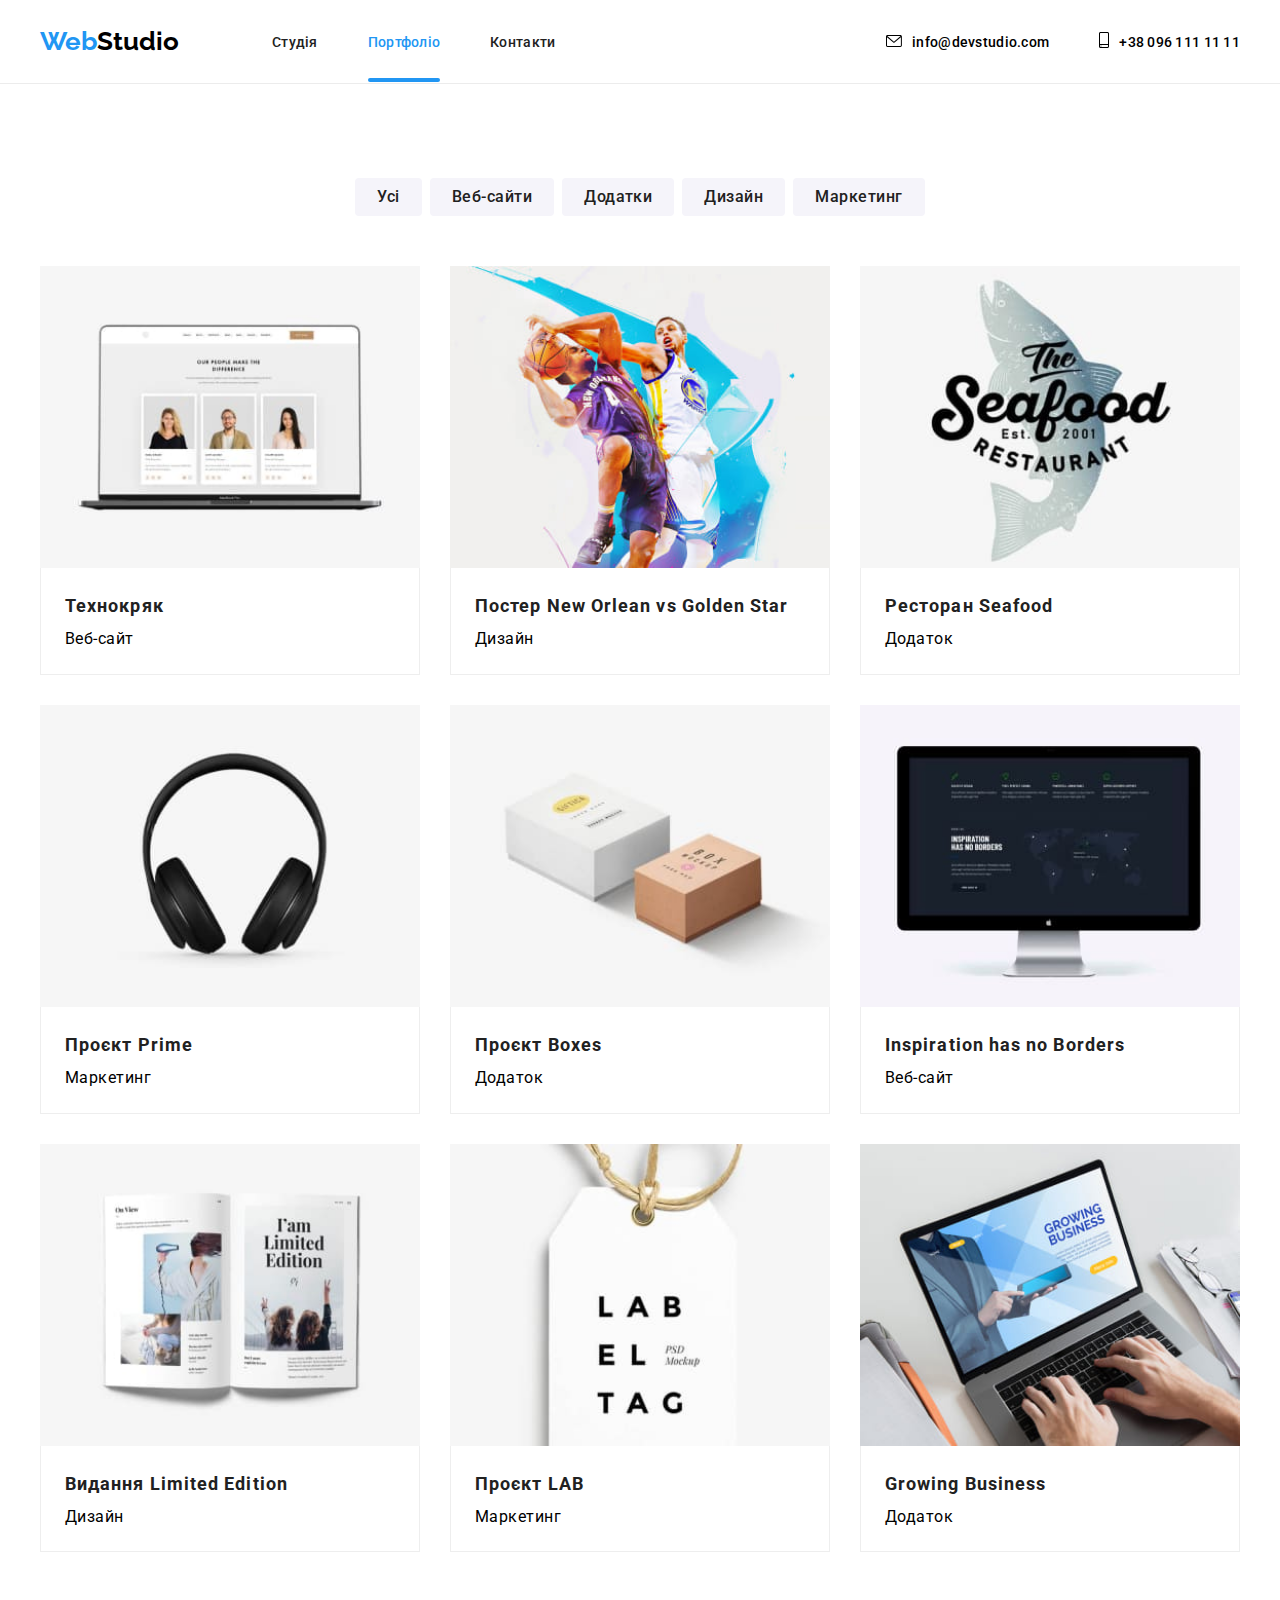
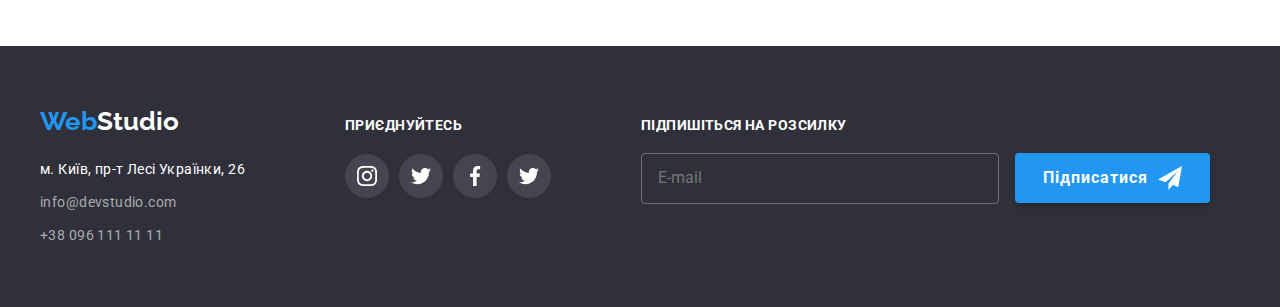
==== commit 7fab68ba: "end portfolio" ====
--- a/portfolio.html
+++ b/portfolio.html
@@ -11,7 +11,7 @@
       href="https://fonts.googleapis.com/css2?family=Raleway:wght@700&family=Roboto:wght@400;500;700;900&display=swap"
       rel="stylesheet"
     />
-    <link rel="stylesheet" href="./css/styles.css" />
+    <link rel="stylesheet" href="./css/main.min.css" />
     <title>Portfolio</title>
   </head>
   <body>
@@ -21,11 +21,15 @@
           <a class="header__logo" href="#"><span>Web</span>Studio</a>
           <nav class="navigation">
             <ul class="navigation__menu">
-              <li class="navigation__item current"><a href="#" class="navigation__link">Студія</a></li>
               <li class="navigation__item">
-                <a href="./portfolio.html" class="navigation__link">Портфоліо</a>
-              </li>
-              <li class="navigation__item"><a href="#" class="navigation__link">Контакти</a></li>
+                <a href="/" class="navigation__link">Студія</a>
+              </li>
+              <li class="navigation__item current">
+                <a href="##" class="navigation__link">Портфоліо</a>
+              </li>
+              <li class="navigation__item">
+                <a href="#" class="navigation__link">Контакти</a>
+              </li>
             </ul>
           </nav>
           <ul class="header__information">
@@ -54,7 +58,7 @@
       </div>
     </header>
     <main>
-      <section class="section portfolio">
+      <section class="portfolio section">
         <div class="container">
           <h1 class="visually-hidden">Портфоліо</h1>
           <ul class="portfolio__tabs">
@@ -74,7 +78,7 @@
               <button type="button">Маркетинг</button>
             </li>
           </ul>
-          <ul class="portfolio__items">
+          <ul class="portfolio__list">
             <li class="portfolio__item">
               <a href="#" class="portfolio__link">
                 <div class="portfolio__image-box">
@@ -97,7 +101,8 @@
               </a>
             </li>
             <li class="portfolio__item">
-              <a href="#" class="portfolio__image-box">
+              <a href="#" class="portfolio__link">
+                <div class="portfolio__image-box">
                   <img
                     src="./images/neworlean.jpg"
                     alt="Постер New Orlean vs Golden Star"
@@ -330,12 +335,16 @@
             <p class="footer__email-title">Підпишіться на розсилку</p>
             <form name="footer__contact-form" autocomplete="off">
               <div class="footer__form-input">
-                <input class="footer__input-email" type="email" placeholder="E-mail">
+                <input
+                  class="footer__input-email"
+                  type="email"
+                  placeholder="E-mail"
+                />
                 <button class="footer__form-button" type="submit">
-                    Підписатися
-                    <svg width="24" height="24">
-                      <use href="./images/icons.svg#icon-send"></use>
-                    </svg>
+                  Підписатися
+                  <svg width="24" height="24">
+                    <use href="./images/icons.svg#icon-send"></use>
+                  </svg>
                 </button>
               </div>
             </form>
--- a/css/main.min.css
+++ b/css/main.min.css
@@ -0,0 +1 @@
+/*! modern-normalize v1.1.0 | MIT License | https://github.com/sindresorhus/modern-normalize */*,::before,::after{-webkit-box-sizing:border-box;box-sizing:border-box}html{line-height:1.15;-webkit-text-size-adjust:100%;-moz-tab-size:4;-o-tab-size:4;tab-size:4}body{margin:0;font-family:system-ui,-apple-system,"Segoe UI",Roboto,Helvetica,Arial,sans-serif,"Apple Color Emoji","Segoe UI Emoji"}hr{height:0;color:inherit}abbr[title]{-webkit-text-decoration:underline dotted;text-decoration:underline dotted}b,strong{font-weight:bolder}code,kbd,samp,pre{font-family:ui-monospace,SFMono-Regular,Consolas,"Liberation Mono",Menlo,monospace;font-size:1em}small{font-size:80%}sub,sup{font-size:75%;line-height:0;position:relative;vertical-align:baseline}sub{bottom:-0.25em}sup{top:-0.5em}table{text-indent:0;border-color:inherit}button,input,optgroup,select,textarea{font-family:inherit;font-size:100%;line-height:1.15;margin:0}button,select{text-transform:none}button,[type=button],[type=reset],[type=submit]{-webkit-appearance:button}::-moz-focus-inner{border-style:none;padding:0}:-moz-focusring{outline:1px dotted ButtonText}:-moz-ui-invalid{box-shadow:none}legend{padding:0}progress{vertical-align:baseline}::-webkit-inner-spin-button,::-webkit-outer-spin-button{height:auto}[type=search]{-webkit-appearance:textfield;outline-offset:-2px}::-webkit-search-decoration{-webkit-appearance:none}::-webkit-file-upload-button{-webkit-appearance:button;font:inherit}summary{display:list-item}body{font-family:"Roboto",sans-serif;font-size:16px;font-weight:400;color:var(--primary-text-color);background-color:var(--bacground-color)}a{text-decoration:none;color:inherit;cursor:pointer}img{display:block;max-width:100%;height:auto}h1,h2,h3,h4,h5,h6,p,ul{margin:0;padding:0}li{list-style:none}.container{max-width:1200px;margin-left:auto;margin-right:auto}.section{padding:94px 0}.visually-hidden{position:absolute;white-space:nowrap;width:1px;height:1px;overflow:hidden;border:0;padding:0;clip:rect(0 0 0 0);-webkit-clip-path:inset(50%);clip-path:inset(50%);margin:-1px}.header{border-bottom:1px solid #ececec}.header__container{display:-webkit-box;display:-ms-flexbox;display:flex;-webkit-box-align:center;-ms-flex-align:center;align-items:center}.header__logo{font-family:"Raleway",sans-serif;font-weight:700;font-size:26px;line-height:1.2;color:#000}.header__logo span{color:#2196f3}.header__information{margin-left:auto;display:-webkit-box;display:-ms-flexbox;display:flex;-webkit-box-align:center;-ms-flex-align:center;align-items:center}.header__mail{margin-right:50px}.header__mail a,.header__phone a{display:-webkit-box;display:-ms-flexbox;display:flex;-webkit-box-align:center;-ms-flex-align:center;align-items:center;padding:32px 0;font-weight:500;font-size:14px;letter-spacing:.02em;line-height:1.15;-webkit-transition:color,fill;transition:color,fill;-webkit-transition-duration:250ms;transition-duration:250ms;-webkit-transition-timing-function:cubic-bezier(0.4, 0, 0.2, 1);transition-timing-function:cubic-bezier(0.4, 0, 0.2, 1)}.header__mail a:hover,.header__mail a:focus,.header__phone a:hover,.header__phone a:focus{color:#2196f3;fill:currentColor}.header__mail a span,.header__phone a span{margin-right:10px}.header__mail a span:hover,.header__mail a span:focus,.header__phone a span:hover,.header__phone a span:focus{fill:currentColor}.navigation__menu{padding-left:0;margin-left:93px;display:-webkit-box;display:-ms-flexbox;display:flex;gap:50px}.navigation__item.current .navigation__link{color:#2196f3}.navigation__item.current .navigation__link::after{content:"";position:absolute;opacity:1;bottom:0;left:0;width:100%;height:4px;background-color:#2196f3;border-radius:2px;-webkit-transition:background-color;transition:background-color;-webkit-transition-duration:250ms;transition-duration:250ms;-webkit-transition-timing-function:cubic-bezier(0.4, 0, 0.2, 1);transition-timing-function:cubic-bezier(0.4, 0, 0.2, 1)}.navigation__link{display:block;padding:32px 0;font-weight:500;font-size:14px;line-height:1.15;letter-spacing:.02em;color:#212121;-webkit-transition:color;transition:color;-webkit-transition-duration:250ms;transition-duration:250ms;-webkit-transition-timing-function:cubic-bezier(0.4, 0, 0.2, 1);transition-timing-function:cubic-bezier(0.4, 0, 0.2, 1);position:relative}.navigation__link::after{content:"";opacity:0;position:absolute;bottom:0;left:0;width:100%;height:4px;background-color:#2196f3;border-radius:2px;-webkit-transition:opacity;transition:opacity;-webkit-transition-duration:250ms;transition-duration:250ms;-webkit-transition-timing-function:cubic-bezier(0.4, 0, 0.2, 1);transition-timing-function:cubic-bezier(0.4, 0, 0.2, 1)}.navigation__link:hover:after{opacity:1}.navigation__link:hover,.navigation__link:focus{color:#2196f3}.section.hero{padding:200px 0}.hero{background-image:-webkit-gradient(linear, left top, right top, from(rgba(47, 48, 58, 0.4)), to(rgba(47, 48, 58, 0.4))),url("../images/background-image.jpg");background-image:linear-gradient(to right, rgba(47, 48, 58, 0.4), rgba(47, 48, 58, 0.4)),url("../images/background-image.jpg");background-position:center;background-repeat:no-repeat;background-size:auto;text-align:center}.hero__title{font-weight:900;font-size:44px;line-height:1.37;color:#fff;text-transform:uppercase;letter-spacing:.06em}.hero__button{margin-top:30px;padding:10px 32px;color:#fff;background-color:#2196f3;font-family:"Roboto",sans-serif;font-size:16px;font-weight:700;letter-spacing:.06em;line-height:1.87;cursor:pointer;border:0;border-radius:4px;-webkit-transition:background-color;transition:background-color;-webkit-transition-duration:250ms;transition-duration:250ms;-webkit-transition-timing-function:cubic-bezier(0.4, 0, 0.2, 1);transition-timing-function:cubic-bezier(0.4, 0, 0.2, 1)}.hero__button:hover,.hero__button:focus{background-color:#188ce8}.benefits.section{padding-bottom:0}.benefits__list{display:-webkit-box;display:-ms-flexbox;display:flex;gap:30px}.benefits__item{-ms-flex-preferred-size:calc(25% - 30px);flex-basis:calc(25% - 30px)}.benefits__item::before{content:" ";display:block;height:120px;background-size:auto;background-repeat:no-repeat;background-position:center;background-color:#f5f4fa;border-radius:4px}.benefits__title{margin-top:30px;color:#212121;font-weight:700;line-height:1.14;letter-spacing:.03em;font-size:14px;text-transform:uppercase}.benefits__text{margin-top:10px;line-height:1.7;font-size:14px;letter-spacing:.03em}.icon-antena::before{background-image:url("../images/antenna.svg")}.icon-clock::before{background-image:url("../images/clock.svg")}.icon-diagram::before{background-image:url("../images/diagram.svg")}.icon-astronaut::before{background-image:url("../images/astronaut.svg")}.about__list{display:-webkit-box;display:-ms-flexbox;display:flex;gap:30px}.about__item{-ms-flex-preferred-size:33.3333333333%;flex-basis:33.3333333333%;position:relative}.about__text{width:100%;position:absolute;bottom:0;display:block;left:0;padding:27px 0;text-align:center;font-weight:700;font-size:14px;line-height:1.14;text-align:center;letter-spacing:.03em;text-transform:uppercase;color:#fff;background-color:rgba(47,48,58,.8)}.about__image{width:100%}.about__title{font-weight:700;font-size:36px;letter-spacing:.03em;line-height:1.17;color:#212121;text-align:center;margin-bottom:50px}.client__title{font-weight:700;font-size:36px;line-height:1.17;letter-spacing:.03em;color:#212121;text-align:center;margin-bottom:50px}.client__list{display:-webkit-box;display:-ms-flexbox;display:flex;-ms-flex-wrap:wrap;flex-wrap:wrap;padding:0;margin:0;margin-left:-30px}.client__item{-ms-flex-preferred-size:calc(16.6666666667% - 30px);flex-basis:calc(16.6666666667% - 30px);margin-left:30px}.client__link{display:-webkit-box;display:-ms-flexbox;display:flex;-webkit-box-align:center;-ms-flex-align:center;align-items:center;-webkit-box-pack:center;-ms-flex-pack:center;justify-content:center;fill:#afb1b8;height:92px;width:170px;border:1px solid #afb1b8;border-radius:4px;-webkit-transition:background-color,fill,border;transition:background-color,fill,border;-webkit-transition-duration:250ms;transition-duration:250ms;-webkit-transition-timing-function:cubic-bezier(0.4, 0, 0.2, 1);transition-timing-function:cubic-bezier(0.4, 0, 0.2, 1)}.client__link:hover,.client__link:focus{border-color:#2196f3;fill:#2196f3}.team{background-color:#f5f4fa}.team__title{font-weight:700;font-size:36px;line-height:1.17;letter-spacing:.03em;color:#212121;text-align:center;margin-bottom:50px}.team__list{display:-webkit-box;display:-ms-flexbox;display:flex;margin-left:-30px}.team__item{-ms-flex-preferred-size:calc(33.3333333333% - 30px);flex-basis:calc(33.3333333333% - 30px);margin-left:30px;-webkit-box-shadow:0px 1px 3px rgba(0,0,0,.12),0px 1px 1px rgba(0,0,0,.14),0px 2px 1px rgba(0,0,0,.2);box-shadow:0px 1px 3px rgba(0,0,0,.12),0px 1px 1px rgba(0,0,0,.14),0px 2px 1px rgba(0,0,0,.2);border-radius:0px 0px 4px 4px;background-color:#fff}.team__item img{width:100%}.team__item h3{font-weight:500;font-size:16px;letter-spacing:.03em;line-height:1.19;color:#212121}.team__item p{line-height:1.19;letter-spacing:.03em;margin-top:10px}.team__text{padding:30px 0;text-align:center}.social{display:-webkit-box;display:-ms-flexbox;display:flex;-webkit-box-pack:center;-ms-flex-pack:center;justify-content:center;-webkit-box-align:center;-ms-flex-align:center;align-items:center;gap:10px;margin-top:16px}.social__link a{fill:#afb1b8;display:-webkit-box;display:-ms-flexbox;display:flex;-webkit-box-align:center;-ms-flex-align:center;align-items:center;align-items:center;-webkit-box-pack:center;-ms-flex-pack:center;justify-content:center;width:44px;height:44px;border-radius:50%;-webkit-transition:background-color,fill,border-radius;transition:background-color,fill,border-radius;-webkit-transition-duration:250ms;transition-duration:250ms;-webkit-transition-timing-function:cubic-bezier(0.4, 0, 0.2, 1);transition-timing-function:cubic-bezier(0.4, 0, 0.2, 1)}.social__link a:hover,.social__link a:focus{background-color:#188ce8;border-radius:50%;fill:#fff}.portfolio__tabs{display:-webkit-box;display:-ms-flexbox;display:flex;-webkit-box-pack:center;-ms-flex-pack:center;justify-content:center;margin-bottom:50px;gap:8px}.portfolio__button button{font-family:"Roboto",sans-serif;font-weight:500;font-size:16px;letter-spacing:.03em;line-height:1.62;color:#212121;background-color:#f5f4fa;cursor:pointer;padding:6px 22px;border-radius:4px;border:0;-webkit-transition:background-color,color,border-radius,-webkit-box-shadow;transition:background-color,color,border-radius,-webkit-box-shadow;transition:background-color,color,border-radius,box-shadow;transition:background-color,color,border-radius,box-shadow,-webkit-box-shadow;-webkit-transition-duration:250ms;transition-duration:250ms;-webkit-transition-timing-function:cubic-bezier(0.4, 0, 0.2, 1);transition-timing-function:cubic-bezier(0.4, 0, 0.2, 1)}.portfolio__button button:hover,.portfolio__button button:focus{background-color:#2196f3;color:#fff;-webkit-box-shadow:0px 3px 1px rgba(0,0,0,.1),0px 1px 2px rgba(0,0,0,.08),0px 2px 2px rgba(0,0,0,.12);box-shadow:0px 3px 1px rgba(0,0,0,.1),0px 1px 2px rgba(0,0,0,.08),0px 2px 2px rgba(0,0,0,.12);border-radius:4px}.portfolio__list{display:-webkit-box;display:-ms-flexbox;display:flex;-ms-flex-wrap:wrap;flex-wrap:wrap;padding:0;margin:0;margin-left:-30px;margin-top:-30px}.portfolio__item{-ms-flex-preferred-size:calc(33.3333333333% - 30px);flex-basis:calc(33.3333333333% - 30px);margin-left:30px;margin-top:30px}.portfolio__item img{width:100%}.portfolio__image-box{position:relative;overflow:hidden}.portfolio__image-text{position:absolute;top:0;left:0;width:100%;height:100%;font-size:18px;line-height:1.5;letter-spacing:.03em;color:#fff;background-color:rgba(33,150,243,.9);padding:63px 24px;-webkit-transform:translateY(100%);transform:translateY(100%);-webkit-transition:-webkit-transform 250ms;transition:-webkit-transform 250ms;transition:transform 250ms;transition:transform 250ms, -webkit-transform 250ms}.portfolio__link{-webkit-transition:-webkit-box-shadow;transition:-webkit-box-shadow;transition:box-shadow;transition:box-shadow, -webkit-box-shadow;-webkit-transition-duration:250ms;transition-duration:250ms;-webkit-transition-timing-function:cubic-bezier(0.4, 0, 0.2, 1);transition-timing-function:cubic-bezier(0.4, 0, 0.2, 1)}.portfolio__link:hover,.portfolio__link:focus{display:block;-webkit-box-shadow:0px 1px 1px rgba(0,0,0,.12),0px 4px 4px rgba(0,0,0,.06),1px 4px 6px rgba(0,0,0,.16);box-shadow:0px 1px 1px rgba(0,0,0,.12),0px 4px 4px rgba(0,0,0,.06),1px 4px 6px rgba(0,0,0,.16)}.portfolio__link:hover .portfolio__image-text{-webkit-transform:translateY(0%);transform:translateY(0%)}.portfolio__text{border:1px solid #eee;border-top:0;padding:20px 0;padding-left:24px}.portfolio__text h3{font-weight:700;font-size:18px;letter-spacing:.06em;line-height:2;color:#212121}.portfolio__text p{line-height:1.87;letter-spacing:.03em}.footer{background-color:#2f303a;padding:60px 0}.footer__container{display:-webkit-box;display:-ms-flexbox;display:flex;-webkit-box-align:baseline;-ms-flex-align:baseline;align-items:baseline}.footer__logo{font-family:"Raleway",sans-serif;font-weight:700;font-size:26px;line-height:1.2;color:#fff}.footer__logo span{color:#2196f3}.footer__contacts{margin-top:20px;font-style:normal}.footer__contacts li:not(:first-child){margin-top:9px}.footer__address a{font-size:14px;line-height:1.71;letter-spacing:.03em;color:#fff}.footer__mail a,.footer__phone a{font-size:14px;letter-spacing:.03em;color:rgba(255,255,255,.6);line-height:1.71;-webkit-transition:color;transition:color;-webkit-transition-duration:250ms;transition-duration:250ms;-webkit-transition-timing-function:cubic-bezier(0.4, 0, 0.2, 1);transition-timing-function:cubic-bezier(0.4, 0, 0.2, 1)}.footer__mail a:hover,.footer__mail a:focus,.footer__phone a:hover,.footer__phone a:focus{color:#2196f3}.footer__social-block{margin-left:100px}.footer__social-title{font-weight:700;font-size:14px;line-height:1.14;letter-spacing:.03em;text-transform:uppercase;color:#fff}.footer__social-list{display:-webkit-box;display:-ms-flexbox;display:flex;-webkit-box-pack:center;-ms-flex-pack:center;justify-content:center;-webkit-box-align:center;-ms-flex-align:center;align-items:center;gap:10px;margin-top:20px}.footer__social-link{background:rgba(255,255,255,.1);border-radius:50%;padding:12px;fill:#fff;display:-webkit-box;display:-ms-flexbox;display:flex;-webkit-box-align:center;-ms-flex-align:center;align-items:center;align-items:center;-webkit-box-pack:center;-ms-flex-pack:center;justify-content:center;width:44px;height:44px;-webkit-transition:background-color,fill,border-radius;transition:background-color,fill,border-radius;-webkit-transition-duration:250ms;transition-duration:250ms;-webkit-transition-timing-function:cubic-bezier(0.4, 0, 0.2, 1);transition-timing-function:cubic-bezier(0.4, 0, 0.2, 1)}.footer__social-link:hover,.footer__social-link:focus{background-color:#2196f3}.footer__email-block{margin-left:90px}.footer__email-title{font-weight:700;font-size:14px;line-height:16px;letter-spacing:.03em;text-transform:uppercase;color:#fff;margin-bottom:20px}.footer__contact-form{display:-webkit-inline-box;display:-ms-inline-flexbox;display:inline-flex}.footer__input-email{width:358px;background:rgba(0,0,0,0);border:1px solid rgba(255,255,255,.3);border-radius:4px;outline:none;cursor:pointer;color:#fff;padding:15px 0 15px 16px;-webkit-transition:border-color;transition:border-color;-webkit-transition-duration:250ms;transition-duration:250ms;-webkit-transition-timing-function:cubic-bezier(0.4, 0, 0.2, 1);transition-timing-function:cubic-bezier(0.4, 0, 0.2, 1)}.footer__input-email:focus{border:1px solid #2196f3}.footer__input-email:disabled{border-color:rgba(33,33,33,.2)}.footer__form-button{padding:10px 28px;margin-left:12px;background-color:#2196f3;-webkit-box-shadow:0px 4px 4px rgba(0,0,0,.15);box-shadow:0px 4px 4px rgba(0,0,0,.15);border-radius:4px;font-family:"Roboto";font-weight:700;font-size:16px;line-height:30px;display:-webkit-inline-box;display:-ms-inline-flexbox;display:inline-flex;-webkit-box-align:center;-ms-flex-align:center;align-items:center;text-align:center;color:#fff;letter-spacing:.06em;border:0;-webkit-transition:background-color;transition:background-color;-webkit-transition-duration:250ms;transition-duration:250ms;-webkit-transition-timing-function:cubic-bezier(0.4, 0, 0.2, 1);transition-timing-function:cubic-bezier(0.4, 0, 0.2, 1);cursor:pointer}.footer__form-button svg{margin-left:10px;fill:#fff}.footer__form-button:hover,.footer__form-button:focus{background-color:#188ce8}.backdrop{position:fixed;top:0;left:0;width:100%;height:100%;z-index:1;background-color:rgba(0,0,0,.2);-webkit-transition:all;transition:all;-webkit-transition-duration:250ms;transition-duration:250ms;-webkit-transition-timing-function:cubic-bezier(0.4, 0, 0.2, 1);transition-timing-function:cubic-bezier(0.4, 0, 0.2, 1)}.is-hidden{opacity:0;visibility:hidden;pointer-events:none}.modal{position:absolute;left:50%;top:50%;-webkit-transform:translate(-50%, -50%);transform:translate(-50%, -50%);width:528px;height:581px;padding:40px;padding-bottom:0px;background-color:#fff;-webkit-transition:all;transition:all;-webkit-transition-duration:250ms;transition-duration:250ms;-webkit-transition-timing-function:cubic-bezier(0.4, 0, 0.2, 1);transition-timing-function:cubic-bezier(0.4, 0, 0.2, 1)}.modal__button{position:absolute;right:8px;top:8px;display:-webkit-box;display:-ms-flexbox;display:flex;padding:9px;background-color:rgba(0,0,0,0);border:1px solid silver;border-radius:47px;cursor:pointer;-webkit-transition:background-color;transition:background-color;-webkit-transition-duration:250ms;transition-duration:250ms;-webkit-transition-timing-function:cubic-bezier(0.4, 0, 0.2, 1);transition-timing-function:cubic-bezier(0.4, 0, 0.2, 1)}.modal__button:hover,.modal__button:focus{fill:#2196f3}.modal__title{font-weight:700;font-size:20px;line-height:1.15;text-align:center;letter-spacing:.03em;color:#212121;margin-bottom:2px}.modal__form-label{display:block;font-weight:400;font-size:12px;line-height:1.16;letter-spacing:.01em;color:#757575;margin-bottom:4px;margin-top:10px}.modal__input-wrapper{position:relative}.modal__input{width:100%;padding:12px 12px 12px 40px;border:1px solid rgba(33,33,33,.2);border-radius:4px;outline:none;cursor:pointer;-webkit-transition:border-color,fill;transition:border-color,fill;-webkit-transition-duration:250ms;transition-duration:250ms;-webkit-transition-timing-function:cubic-bezier(0.4, 0, 0.2, 1);transition-timing-function:cubic-bezier(0.4, 0, 0.2, 1)}.modal__input:focus{border:1px solid #2196f3}.modal__input:disabled{border-color:rgba(33,33,33,.2)}.modal__input-icon{position:absolute;top:50%;left:15px;-webkit-transform:translateY(-50%);transform:translateY(-50%);cursor:pointer}.modal__input:disabled+.modal__input-icon{fill:#d3d3d3}.modal__input:focus+.modal__input-icon{fill:#2196f3}.modal__form-textarea{margin-bottom:20px}.modal__textarea{width:100%;height:120px;padding:12px 16px;border:1px solid rgba(33,33,33,.2);border-radius:4px;resize:none;outline:none;font-weight:400;font-size:12px;line-height:1.16;letter-spacing:.01em;color:rgba(117,117,117,.5);-webkit-transition:border-color;transition:border-color;-webkit-transition-duration:250ms;transition-duration:250ms;-webkit-transition-timing-function:cubic-bezier(0.4, 0, 0.2, 1);transition-timing-function:cubic-bezier(0.4, 0, 0.2, 1)}.modal__textarea:focus{border-color:#2196f3}.modal__form-checkbox{margin-bottom:30px}.modal__checkbox{-webkit-appearance:none;-moz-appearance:none;appearance:none}.modal__checkbox-label{position:relative;padding-left:7px;font-weight:400;font-size:14px;line-height:24px;letter-spacing:.03em;color:#757575;cursor:pointer}.modal__checkbox-link{color:#2196f3;text-decoration:underline}.modal__checkbox:checked+.modal__icon{border-color:rgba(0,0,0,0);background-color:#188ce8;background-image:url("../images/checkbox.svg");background-size:contain;background-origin:content-box;background-position:center;background-repeat:no-repeat}.modal__icon{display:inline-block;width:16px;height:15px;margin-left:10px;border:2px solid #212121;border-radius:4px}.modal__form-checkbox{display:-webkit-inline-box;display:-ms-inline-flexbox;display:inline-flex;-webkit-box-align:center;-ms-flex-align:center;align-items:center}.modal__form-button{margin:0 auto;display:block;margin:0 auto;padding:10px 52px;background-color:#2196f3;font-family:"Roboto";font-style:normal;font-weight:700;font-size:16px;line-height:30px;display:-webkit-box;display:-ms-flexbox;display:flex;-webkit-box-align:center;-ms-flex-align:center;align-items:center;text-align:center;letter-spacing:.06em;color:#fff;border:0;border-radius:4px;-webkit-transition:-webkit-box-shadow;transition:-webkit-box-shadow;transition:box-shadow;transition:box-shadow, -webkit-box-shadow;-webkit-transition-duration:250ms;transition-duration:250ms;-webkit-transition-timing-function:cubic-bezier(0.4, 0, 0.2, 1);transition-timing-function:cubic-bezier(0.4, 0, 0.2, 1);cursor:pointer}.modal__form-button:hover,.modal__form-button:focus{-webkit-box-shadow:0px 4px 4px rgba(0,0,0,.15);box-shadow:0px 4px 4px rgba(0,0,0,.15)}/*# sourceMappingURL=main.min.css.map */